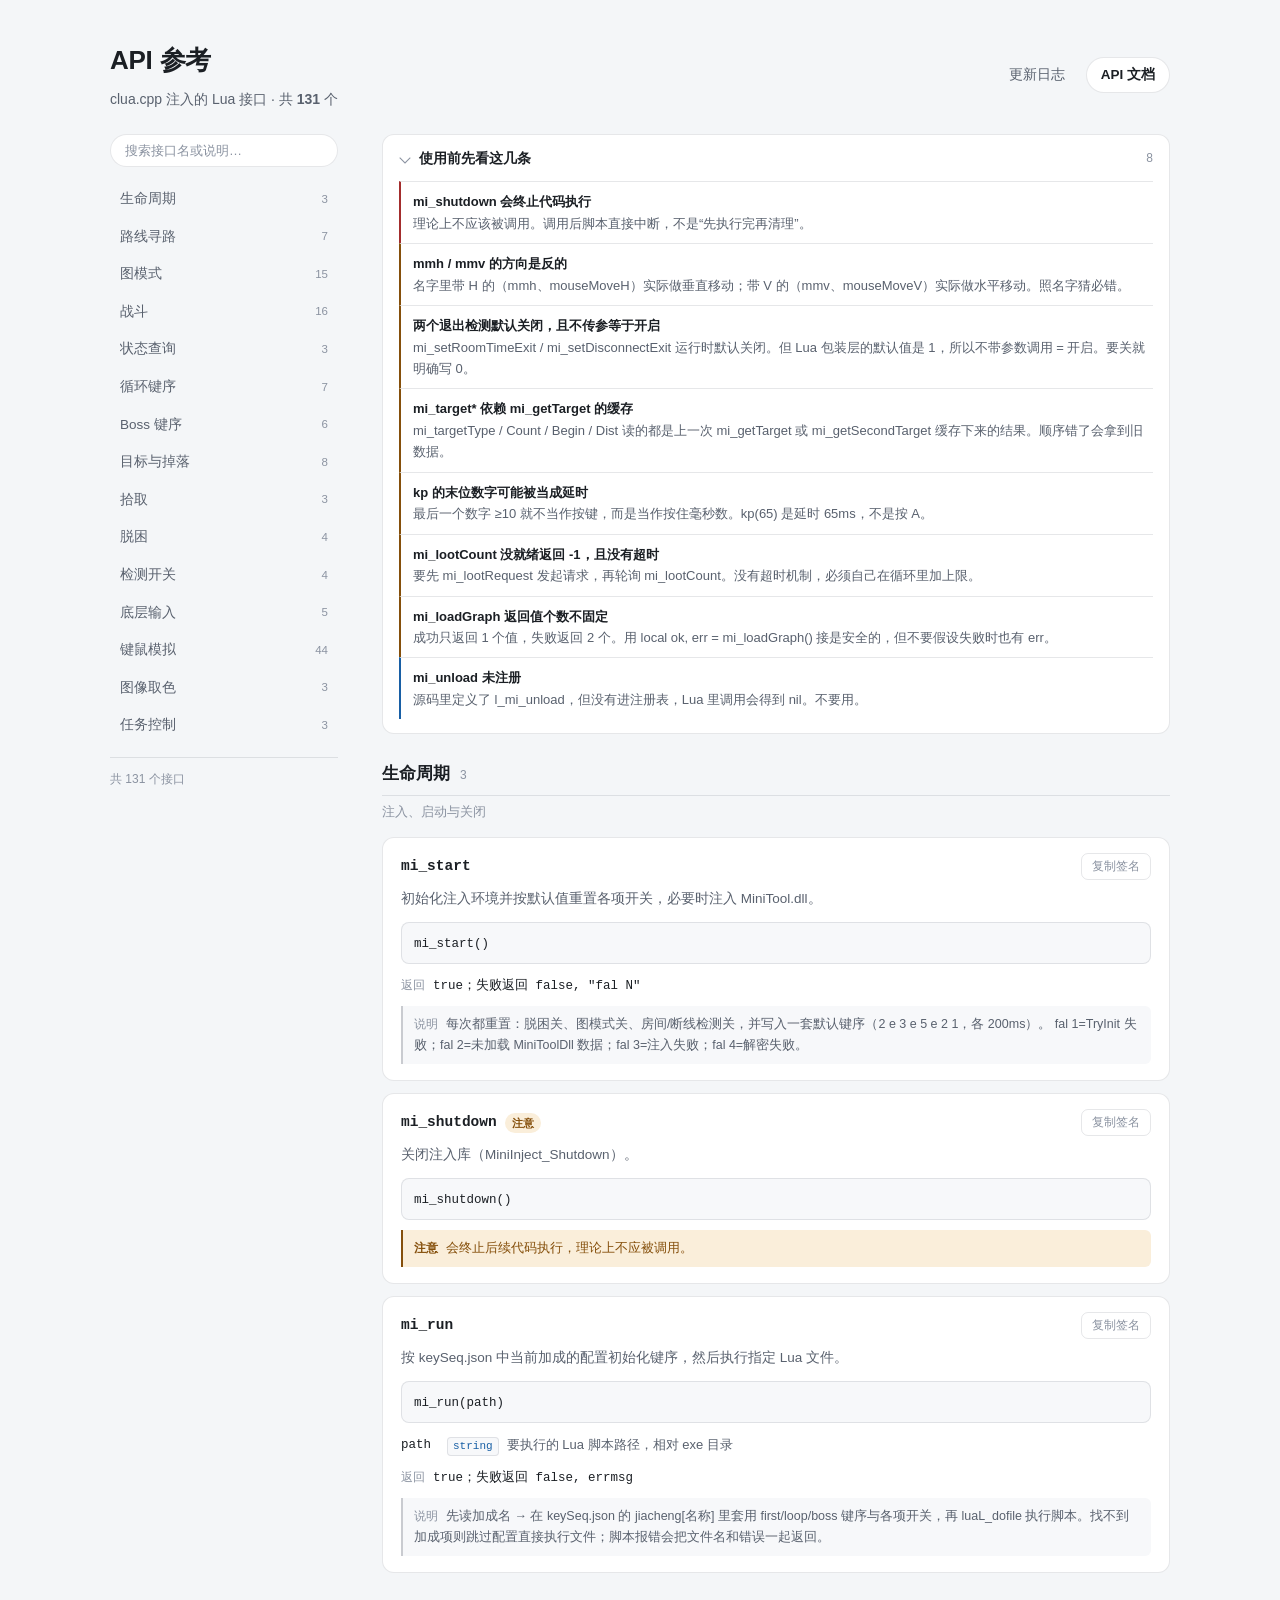
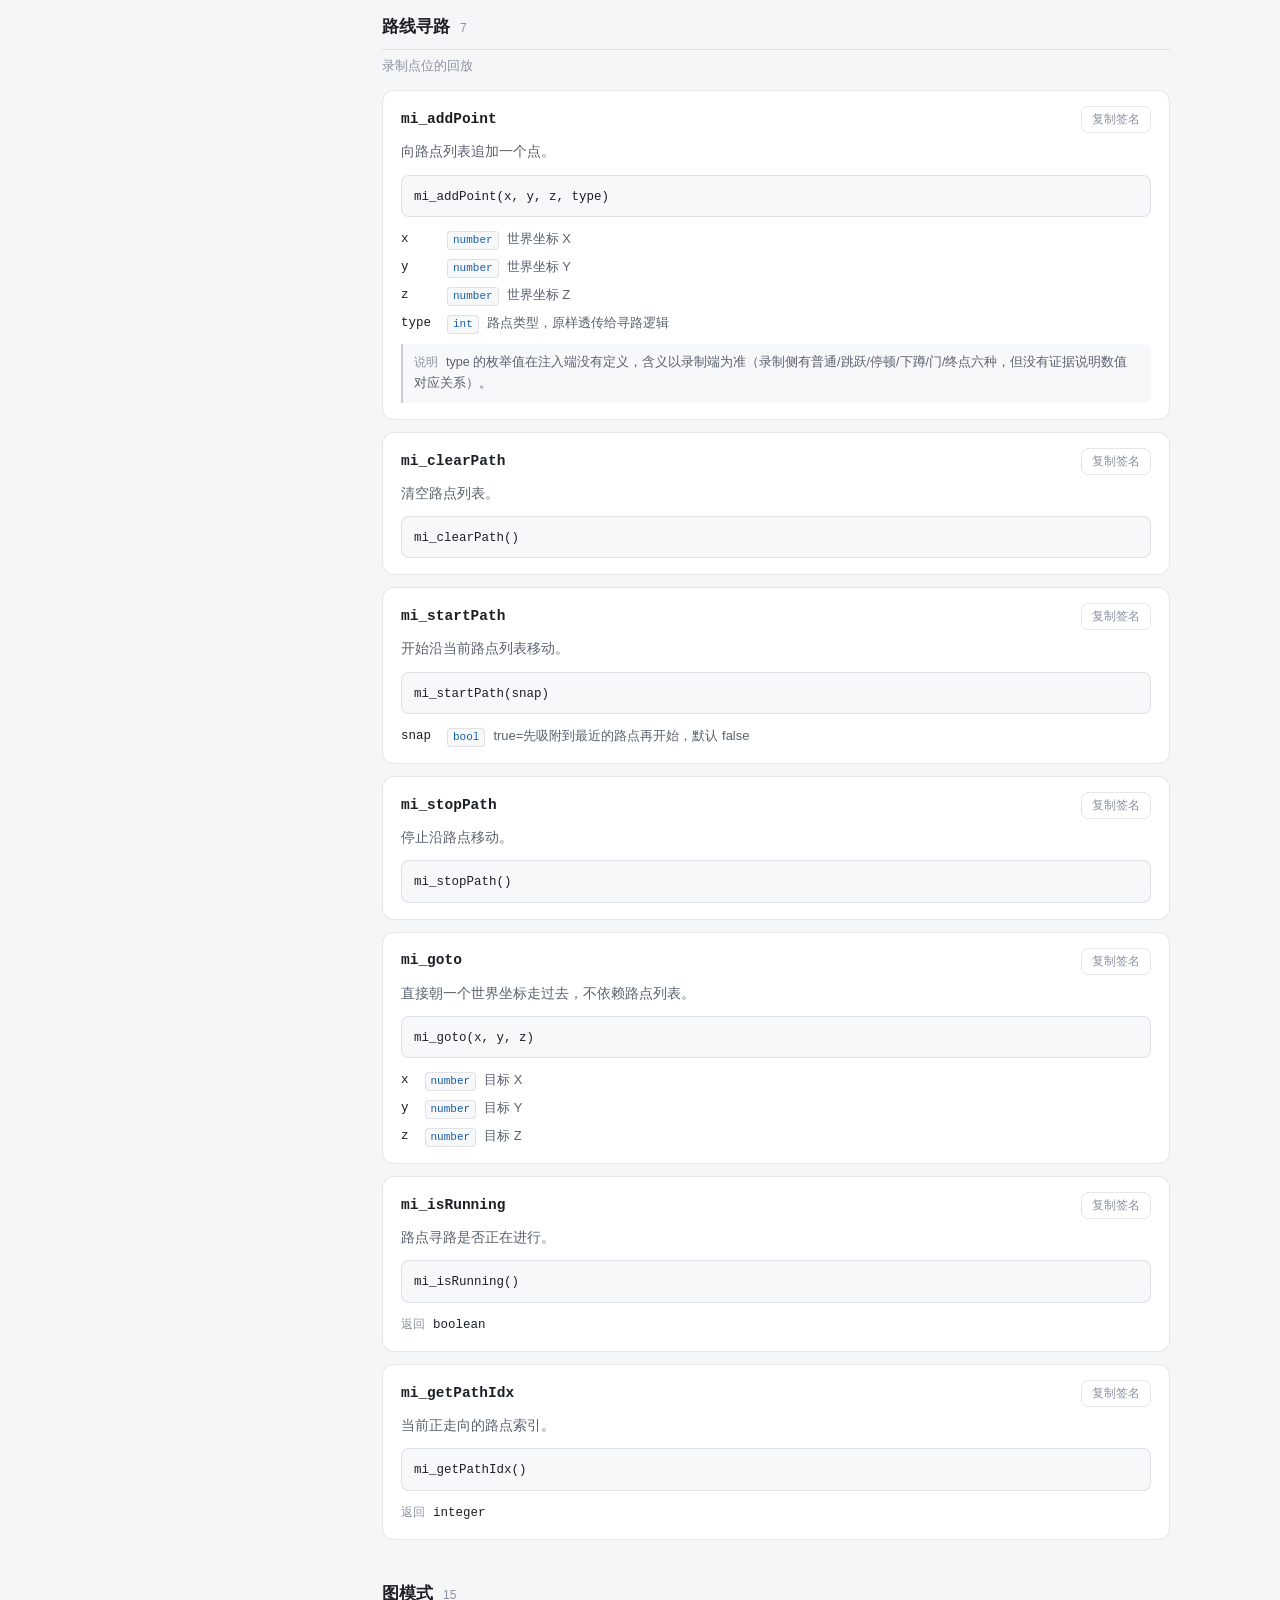
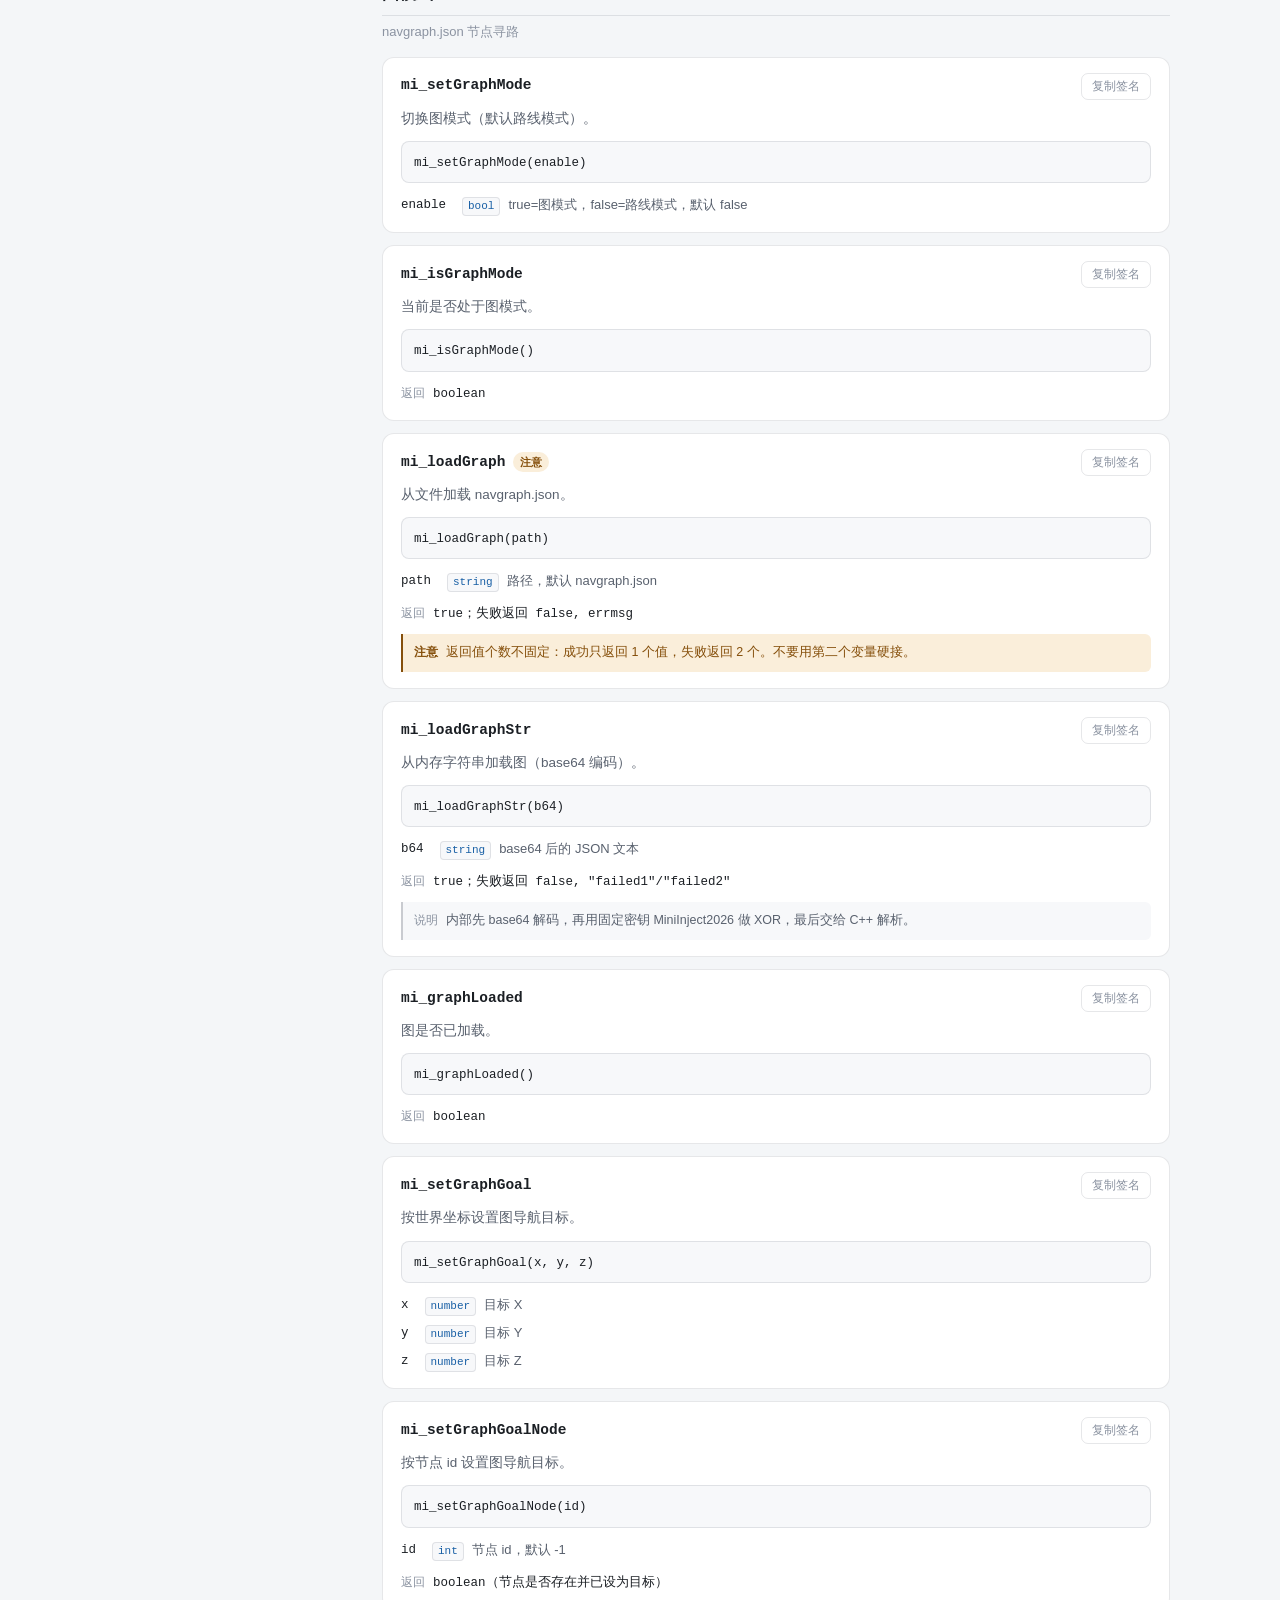
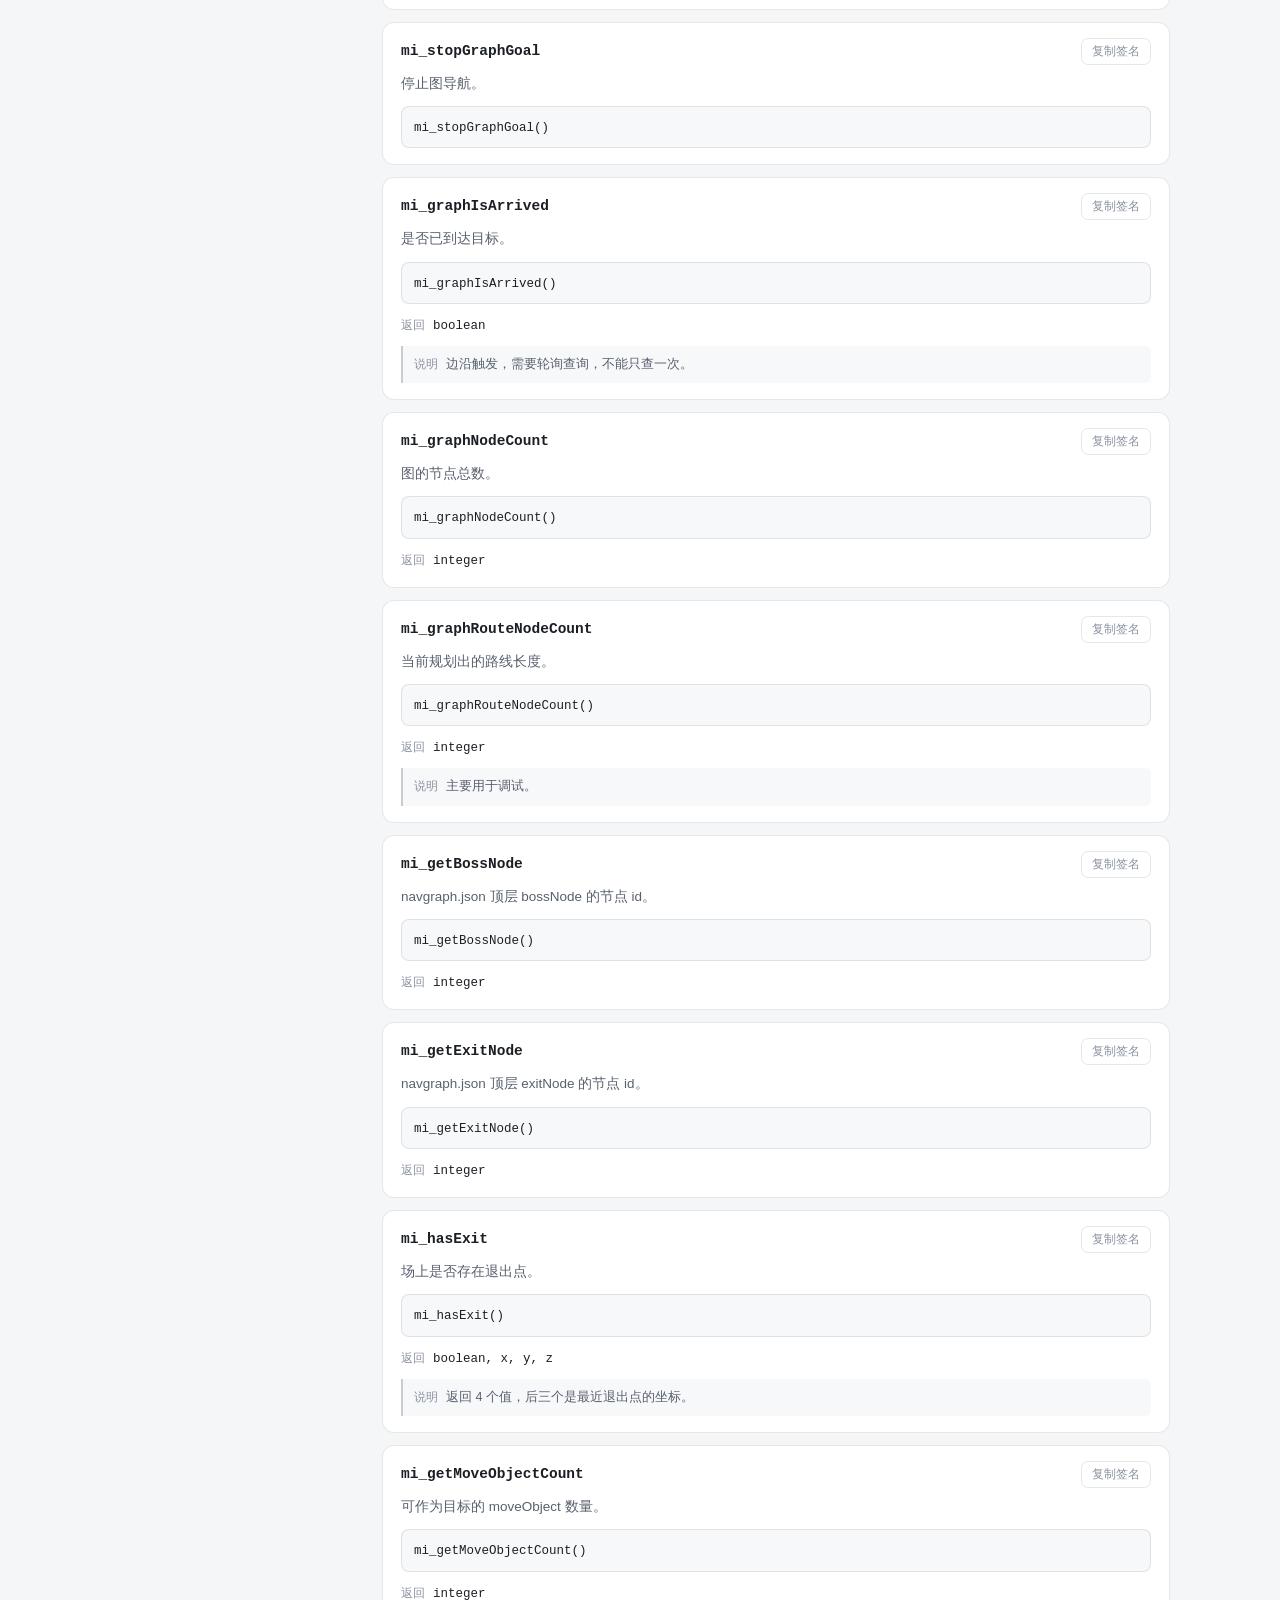
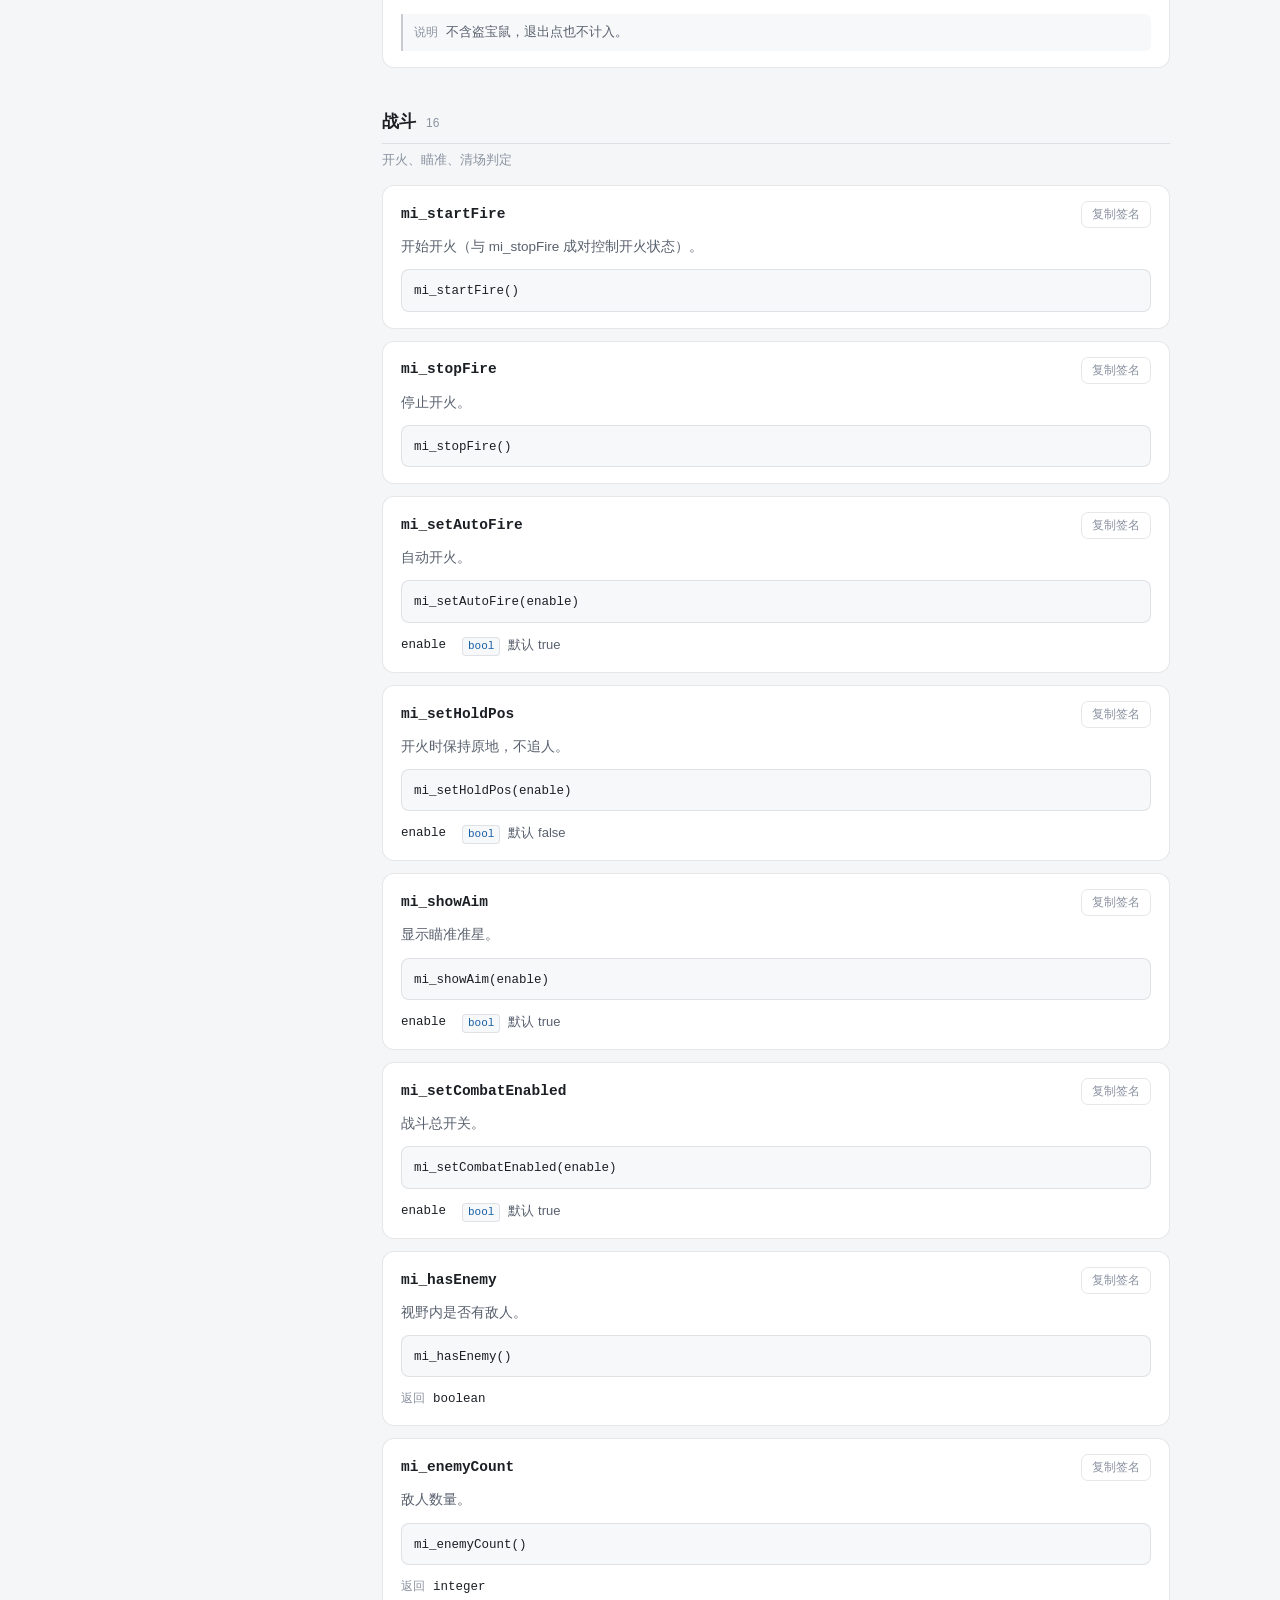
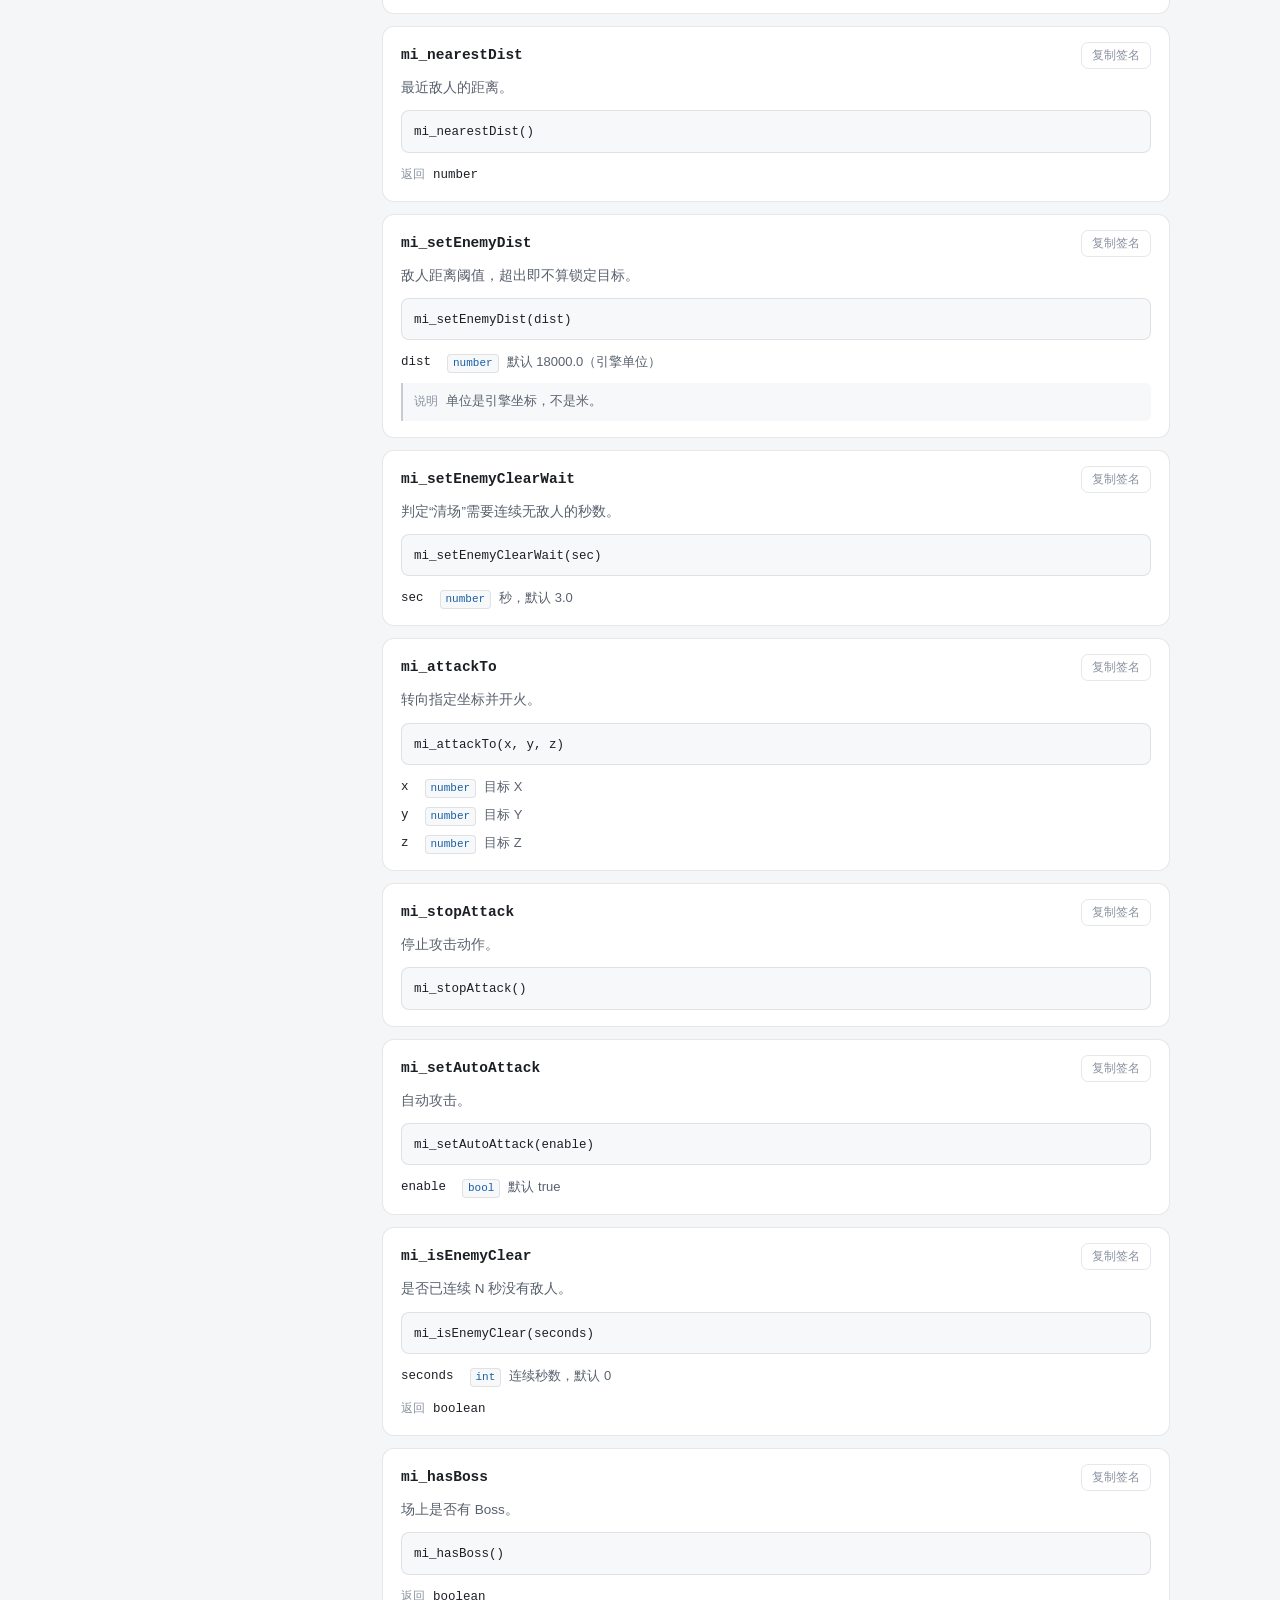
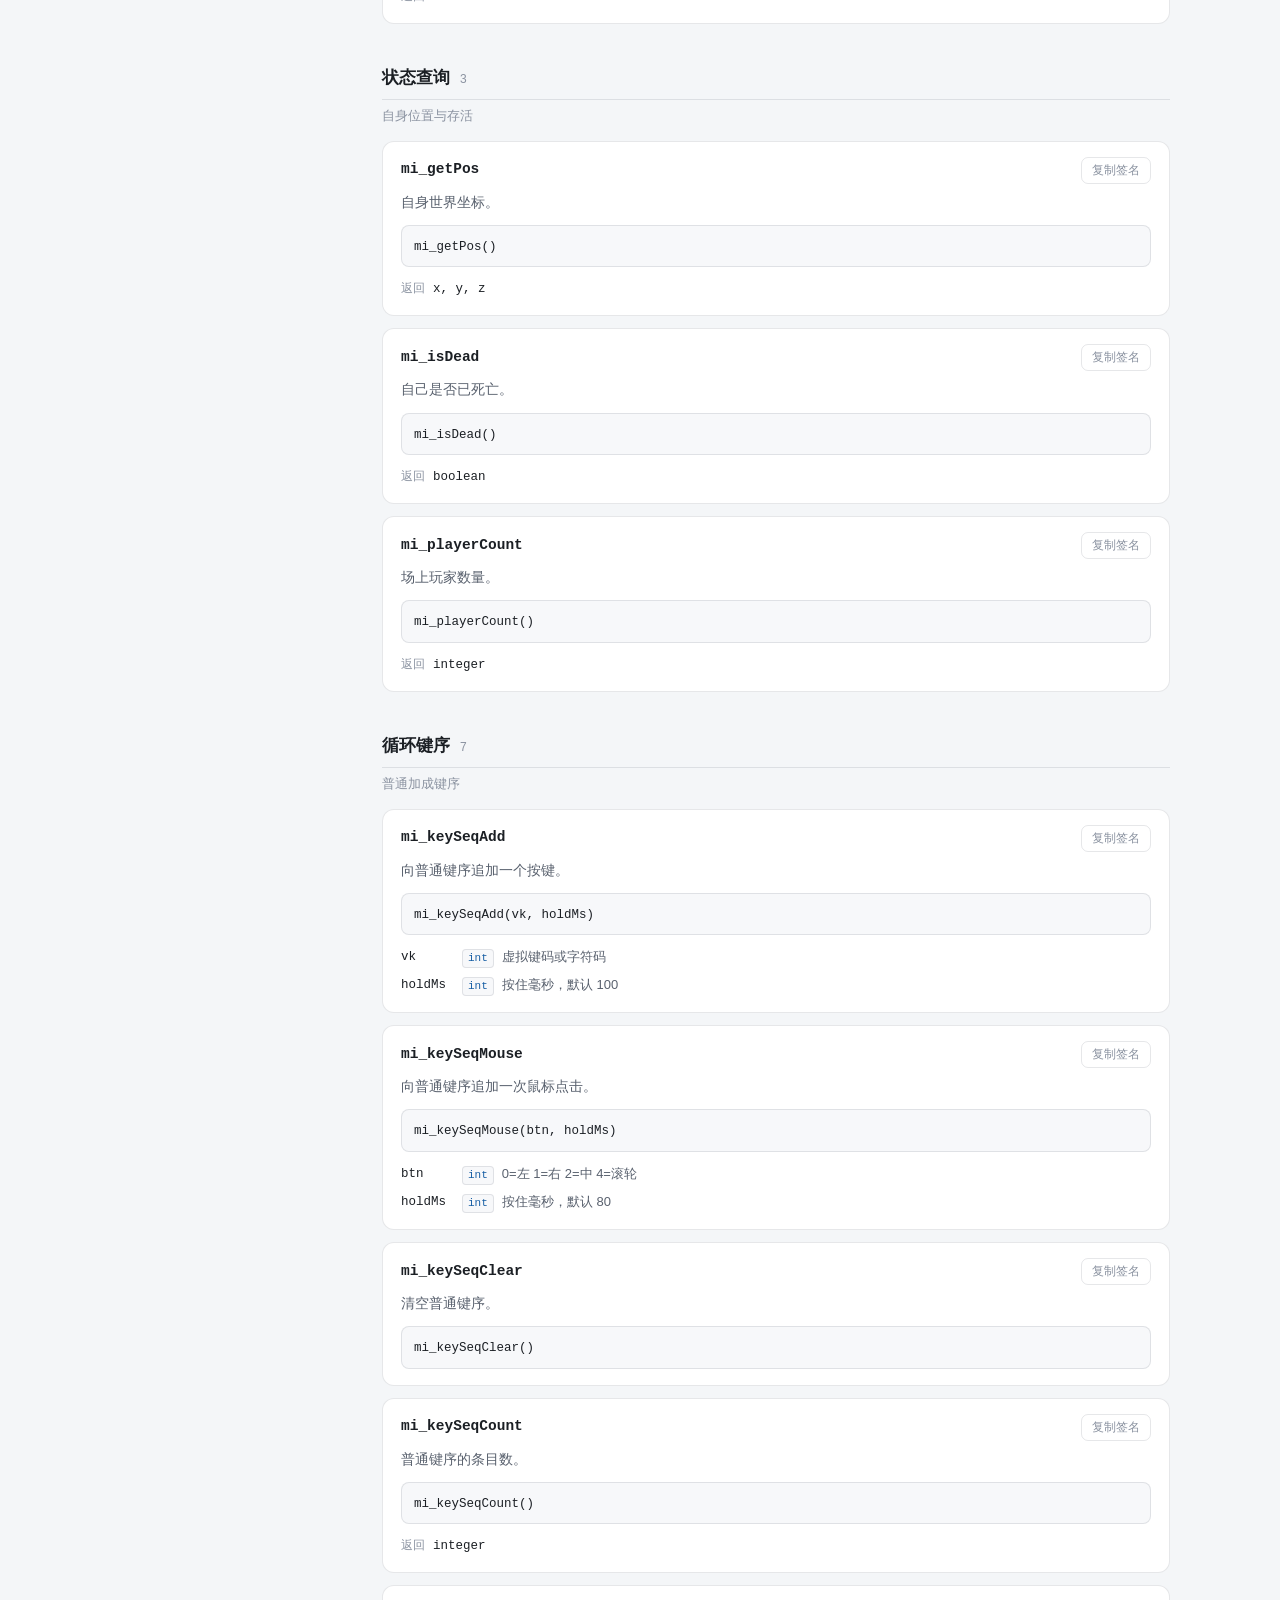
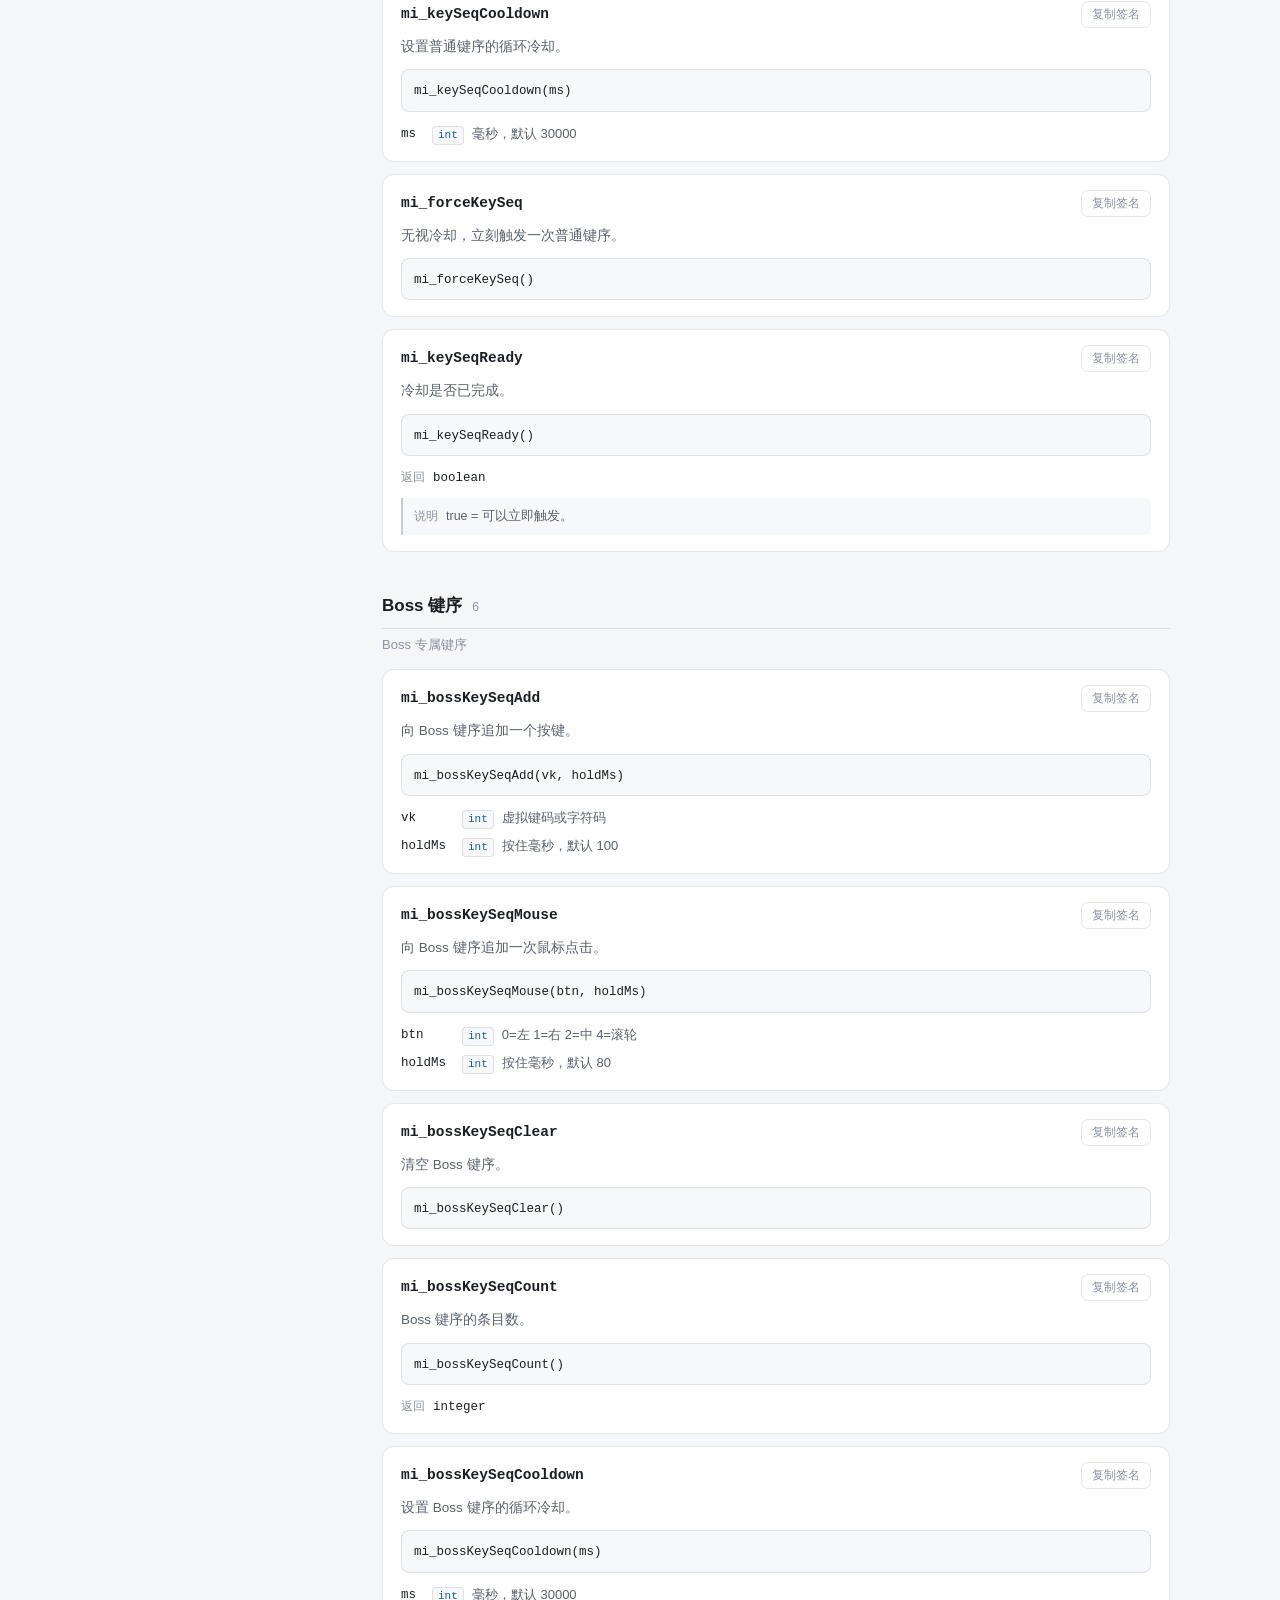
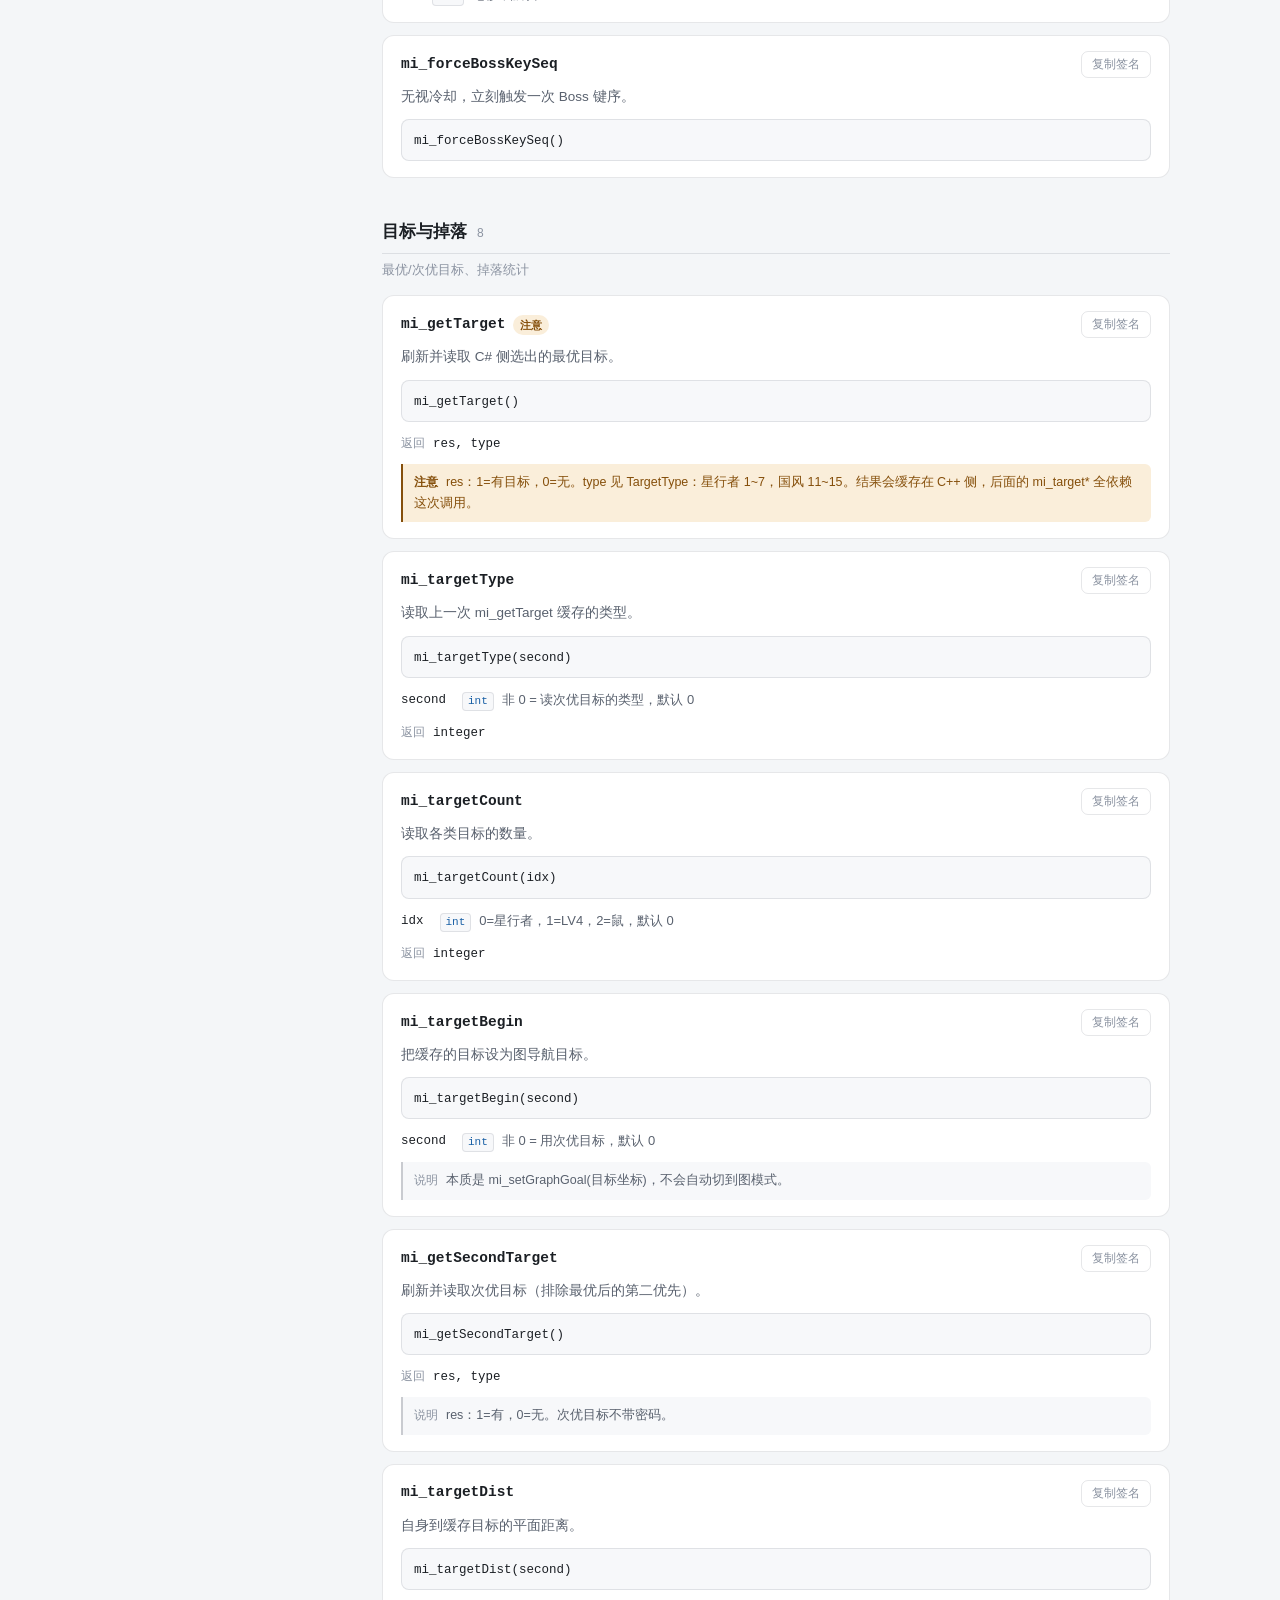
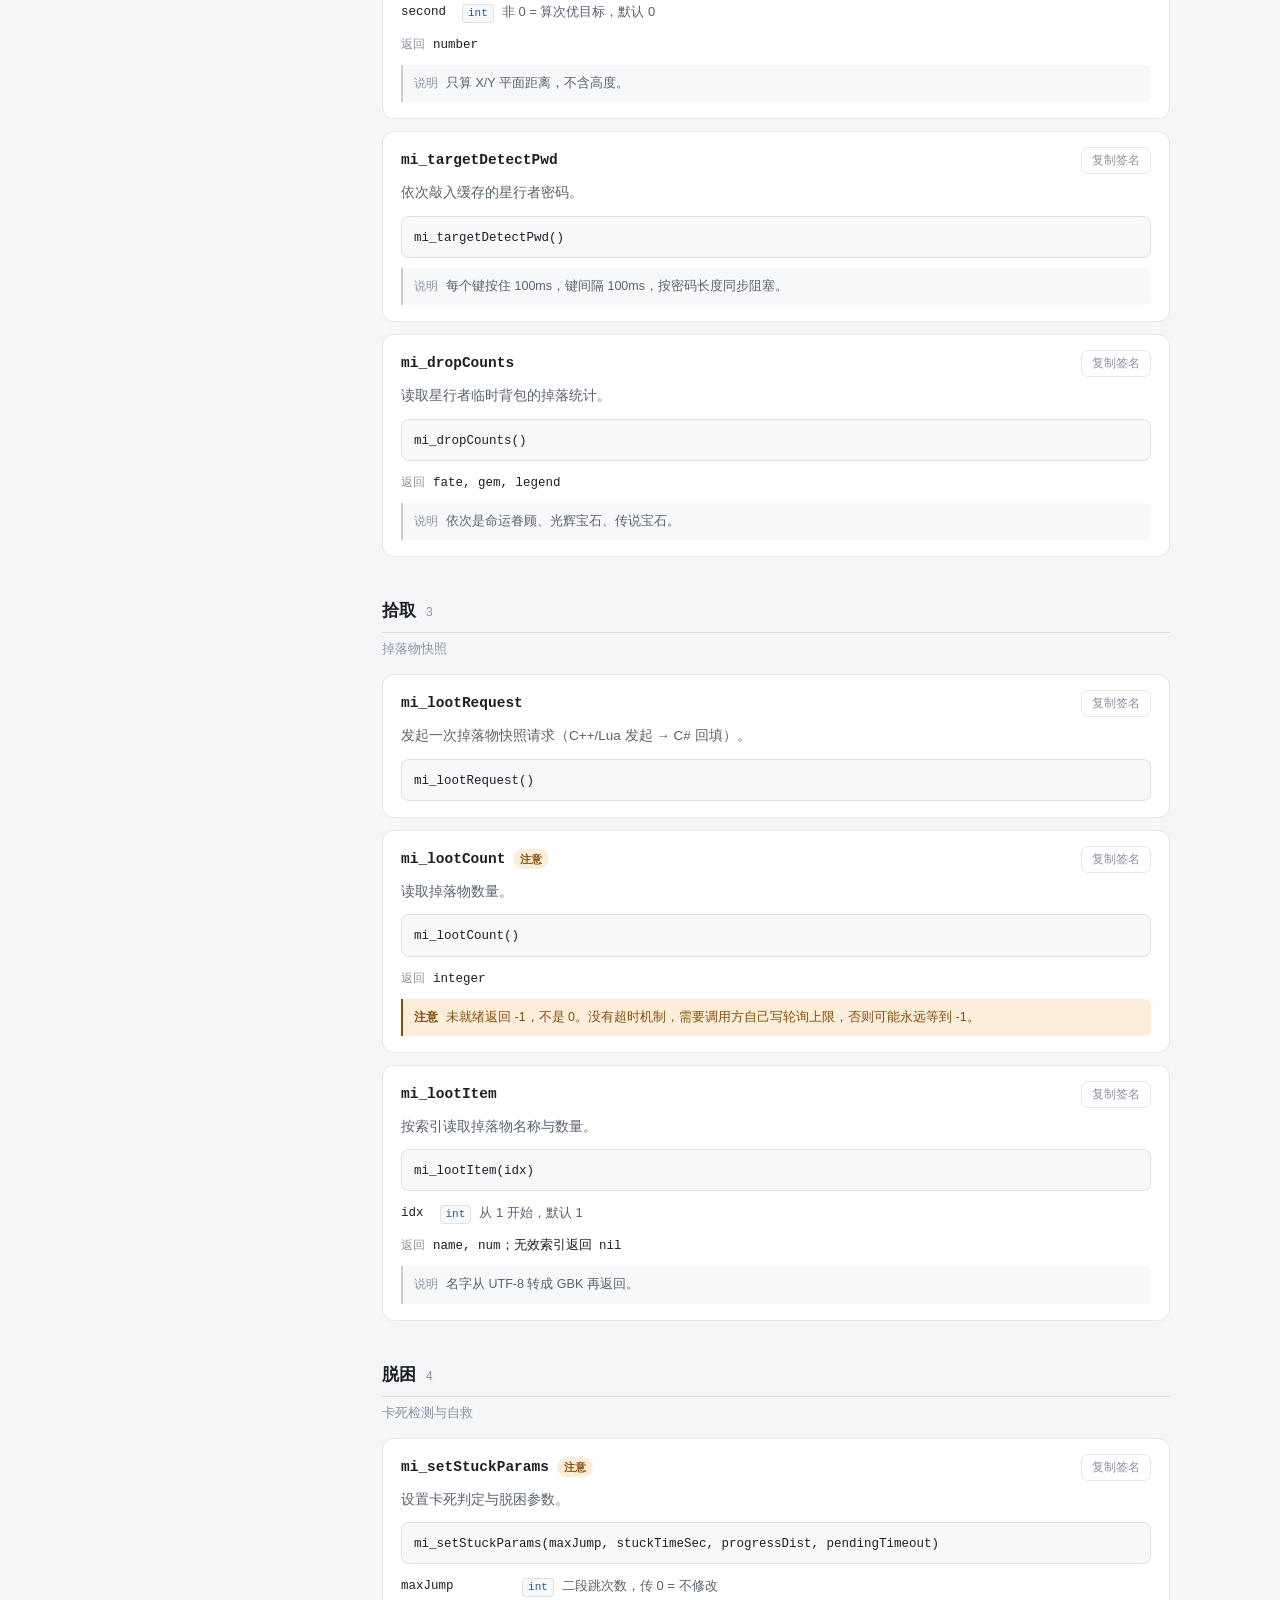
==== api.html @ 25f085ea "新增 API 参考页，收录 131 个 Lua 接口 新增 api.html + assets/api.js + data/api.json，按 15 个分类展示全部接口（mi_* 81 个 + 键鼠" ====
<!DOCTYPE html>
<html lang="zh-CN">
<head>
<meta charset="utf-8">
<meta name="viewport" content="width=device-width, initial-scale=1">
<title>API 参考 · 挂机工具</title>
<meta name="description" content="挂机工具 Lua 接口参考：clua.cpp 注册的全部 mi_* 与键鼠模拟函数。">
<link rel="icon" href="data:,">
<link rel="stylesheet" href="./assets/style.css">
</head>
<body>

<header class="site-header api-header">
  <div class="wrap">
    <div class="brand">
      <h1>API 参考</h1>
      <p class="subtitle">clua.cpp 注入的 Lua 接口 · 共 <strong id="api-total">—</strong> 个</p>
    </div>
    <nav class="site-nav" aria-label="站点导航">
      <a href="./index.html">更新日志</a>
      <a href="./api.html" class="is-active" aria-current="page">API 文档</a>
    </nav>
  </div>
</header>

<main class="wrap api-layout">

  <aside class="api-side">
    <div class="search api-search">
      <input id="api-search" type="search" placeholder="搜索接口名或说明…" autocomplete="off" aria-label="搜索接口">
    </div>
    <nav id="api-cats" class="api-cats" aria-label="接口分类"></nav>
    <p class="api-stat" id="api-stat"></p>
  </aside>

  <div class="api-main">
    <section id="api-notes" class="api-notes" aria-label="已知问题"></section>
    <div id="api-status" class="status" role="status" aria-live="polite">
      <div class="spinner" aria-hidden="true"></div>
      <p>正在加载接口数据…</p>
    </div>
    <section id="api-list" class="api-list" aria-label="接口列表"></section>
  </div>

</main>

<footer class="site-footer">
  <div class="wrap">
    <span>数据源：data/api.json · 内容由 clua.cpp 实际注册表逐条核对</span>
  </div>
</footer>

<noscript>
  <div class="wrap"><p class="status">本页需要启用 JavaScript 才能解析并展示接口数据。</p></div>
</noscript>

<script src="./assets/api.js" defer></script>
</body>
</html>
---- assets/style.css ----
/* 挂机工具更新日志 — 时间线风格 */

:root {
  --bg: #f4f6f8;
  --surface: #ffffff;
  --surface-2: #f7f8fa;
  --text: #1b1f24;
  --text-2: #59616e;
  --text-3: #8b93a1;
  --border: rgba(16, 24, 40, .10);
  --border-strong: rgba(16, 24, 40, .20);
  --accent: #185fa5;

  --c-green-bg: #eaf3de;   --c-green-fg: #3b6d11;
  --c-red-bg: #fcebeb;     --c-red-fg: #a32d2d;
  --c-blue-bg: #e6f1fb;    --c-blue-fg: #185fa5;
  --c-amber-bg: #faeeda;   --c-amber-fg: #854f0b;
  --c-gray-bg: #f1efe8;    --c-gray-fg: #5f5e5a;
  --c-purple-bg: #eeedfe;  --c-purple-fg: #534ab7;
  --c-teal-bg: #e1f5ee;    --c-teal-fg: #0f6e56;
  --c-pink-bg: #fbeaf0;    --c-pink-fg: #993556;
}

@media (prefers-color-scheme: dark) {
  :root {
    --bg: #14171a;
    --surface: #1c2024;
    --surface-2: #23282d;
    --text: #eceef1;
    --text-2: #a8b0ba;
    --text-3: #7b838e;
    --border: rgba(255, 255, 255, .10);
    --border-strong: rgba(255, 255, 255, .20);
    --accent: #85b7eb;

    --c-green-bg: rgba(151, 196, 89, .16);  --c-green-fg: #c0dd97;
    --c-red-bg: rgba(226, 75, 74, .16);     --c-red-fg: #f09595;
    --c-blue-bg: rgba(55, 138, 221, .16);   --c-blue-fg: #85b7eb;
    --c-amber-bg: rgba(239, 159, 39, .16);  --c-amber-fg: #fac775;
    --c-gray-bg: rgba(180, 178, 169, .16);  --c-gray-fg: #d3d1c7;
    --c-purple-bg: rgba(127, 119, 221, .16);--c-purple-fg: #cecbf6;
    --c-teal-bg: rgba(29, 158, 117, .16);   --c-teal-fg: #9fe1cb;
    --c-pink-bg: rgba(212, 83, 126, .16);   --c-pink-fg: #f4c0d1;
  }
}

* { box-sizing: border-box; }

html { -webkit-text-size-adjust: 100%; }

body {
  margin: 0;
  background: var(--bg);
  color: var(--text);
  font-family: -apple-system, BlinkMacSystemFont, "Segoe UI", "Microsoft YaHei",
               "PingFang SC", "Hiragino Sans GB", Roboto, Helvetica, Arial, sans-serif;
  font-size: 14px;
  line-height: 1.6;
  -webkit-font-smoothing: antialiased;
}

.wrap {
  max-width: 1100px;
  margin: 0 auto;
  padding: 0 20px;
}

/* ---------- 头部 ---------- */

.site-header {
  padding: 40px 0 24px;
}

.site-header .wrap {
  display: flex;
  flex-wrap: wrap;
  gap: 20px;
  align-items: flex-end;
  justify-content: space-between;
}

.brand h1 {
  margin: 0;
  font-size: 26px;
  font-weight: 600;
  letter-spacing: -.01em;
}

.subtitle {
  margin: 6px 0 0;
  color: var(--text-2);
  font-size: 14px;
}

.meta {
  display: flex;
  gap: 10px;
}

.latest,
.stat {
  background: var(--surface);
  border: 1px solid var(--border);
  border-radius: 12px;
  padding: 8px 14px;
  min-width: 96px;
}

.meta-label {
  display: block;
  font-size: 12px;
  color: var(--text-3);
}

.latest strong { font-size: 16px; font-weight: 600; color: var(--accent); font-family: ui-monospace, Consolas, monospace; }
.stat strong { font-size: 16px; font-weight: 600; }

/* ---------- 下载区 ---------- */

.download {
  margin-bottom: 20px;
}

.download-inner {
  display: flex;
  flex-wrap: wrap;
  gap: 16px 20px;
  align-items: center;
  justify-content: space-between;
  background: var(--surface);
  border: 1px solid var(--border);
  border-radius: 14px;
  padding: 16px 20px;
}

.download-text h2 {
  margin: 0;
  font-size: 15px;
  font-weight: 600;
}

.download-text p {
  margin: 4px 0 0;
  font-size: 12.5px;
  color: var(--text-3);
}

.download-actions {
  display: flex;
  flex-wrap: wrap;
  align-items: center;
  gap: 10px;
}

.btn {
  display: inline-flex;
  align-items: center;
  gap: 7px;
  height: 38px;
  padding: 0 16px;
  border: 1px solid transparent;
  border-radius: 9px;
  font-size: 13.5px;
  font-weight: 500;
  white-space: nowrap;
  text-decoration: none;
  cursor: pointer;
  transition: background .15s, border-color .15s, color .15s;
}

.btn svg { width: 15px; height: 15px; flex: none; }

.btn-primary {
  background: var(--accent);
  color: #fff;
}

.btn-primary:hover { background: #0c447c; }

.btn-ghost {
  background: var(--surface-2);
  border-color: var(--border-strong);
  color: var(--text);
}

.btn-ghost:hover {
  border-color: var(--accent);
  color: var(--accent);
}

.btn.is-disabled {
  opacity: .45;
  cursor: not-allowed;
}

.code-chip {
  display: inline-flex;
  align-items: center;
  height: 38px;
  padding: 0 13px;
  border: 1px dashed var(--border-strong);
  border-radius: 9px;
  background: none;
  color: var(--text-2);
  font-family: ui-monospace, Consolas, monospace;
  font-size: 12.5px;
  cursor: pointer;
  transition: border-color .15s, color .15s;
}

.code-chip:hover {
  border-color: var(--accent);
  color: var(--accent);
}

.code-chip.is-done {
  border-color: var(--c-green-fg);
  color: var(--c-green-fg);
}

@media (prefers-color-scheme: dark) {
  .btn-primary { color: #10141a; }
  .btn-primary:hover { background: #b5d4f4; }
}

/* ---------- 工具条 ---------- */

.toolbar {
  position: sticky;
  top: 0;
  z-index: 5;
  background: color-mix(in srgb, var(--bg) 88%, transparent);
  backdrop-filter: blur(10px);
  border-bottom: 1px solid var(--border);
  padding: 12px 0;
  margin-bottom: 24px;
}

.toolbar-inner {
  display: flex;
  flex-wrap: wrap;
  gap: 12px;
  align-items: center;
  justify-content: space-between;
}

.filters {
  display: flex;
  flex-wrap: wrap;
  gap: 8px;
}

.chip {
  border: 1px solid var(--border);
  background: var(--surface);
  color: var(--text-2);
  border-radius: 999px;
  padding: 5px 13px;
  font-size: 13px;
  font-family: inherit;
  cursor: pointer;
  transition: background .15s, color .15s, border-color .15s;
}

.chip:hover { border-color: var(--border-strong); color: var(--text); }

.chip[aria-pressed="true"] {
  background: var(--accent);
  border-color: var(--accent);
  color: #fff;
}

@media (prefers-color-scheme: dark) {
  .chip[aria-pressed="true"] { color: #10141a; }
}

.search input {
  width: 260px;
  max-width: 100%;
  padding: 8px 14px;
  border: 1px solid var(--border);
  border-radius: 999px;
  background: var(--surface);
  color: var(--text);
  font-size: 13px;
  font-family: inherit;
  outline: none;
  transition: border-color .15s;
}

.search input::placeholder { color: var(--text-3); }
.search input:focus { border-color: var(--accent); }

/* ---------- 状态区 ---------- */

.status {
  display: flex;
  flex-direction: column;
  align-items: center;
  gap: 12px;
  padding: 60px 20px;
  color: var(--text-2);
  text-align: center;
}

.status[hidden] { display: none; }

.status.is-error { color: var(--c-red-fg); }
.status.is-error code {
  font-family: ui-monospace, Consolas, monospace;
  background: var(--surface-2);
  border: 1px solid var(--border);
  border-radius: 6px;
  padding: 2px 6px;
  color: var(--text);
}
.status p { margin: 0; }
.status .hint { font-size: 13px; color: var(--text-3); }

.spinner {
  width: 22px;
  height: 22px;
  border: 2px solid var(--border-strong);
  border-top-color: var(--accent);
  border-radius: 50%;
  animation: spin .8s linear infinite;
}

@keyframes spin { to { transform: rotate(360deg); } }

@media (prefers-reduced-motion: reduce) {
  .spinner { animation: none; }
}

/* ---------- 时间线 ---------- */

.timeline {
  position: relative;
  max-width: 780px;
  margin-bottom: 50px;
}

.timeline::before {
  content: "";
  position: absolute;
  left: 5px;
  top: 8px;
  bottom: 0;
  width: 2px;
  border-radius: 2px;
  background: var(--border-strong);
}

.entry {
  position: relative;
  padding-left: 34px;
  padding-bottom: 32px;
}

.entry:last-child { padding-bottom: 0; }

.entry::before {
  content: "";
  position: absolute;
  left: 0;
  top: 6px;
  width: 12px;
  height: 12px;
  border-radius: 50%;
  background: var(--bg);
  border: 2px solid var(--border-strong);
  transition: border-color .18s, background .18s, box-shadow .18s;
}

.entry:hover::before { border-color: var(--accent); }

.entry.is-latest::before {
  border-color: var(--accent);
  background: var(--accent);
}

.entry.is-target::before {
  border-color: var(--accent);
  background: var(--accent);
  box-shadow: 0 0 0 5px color-mix(in srgb, var(--accent) 22%, transparent);
}

.entry.is-target h2 { color: var(--accent); }

.entry-head {
  display: flex;
  flex-wrap: wrap;
  align-items: center;
  gap: 8px;
  margin-bottom: 8px;
}

.version {
  font-family: ui-monospace, Consolas, monospace;
  font-size: 13px;
  font-weight: 600;
  color: var(--accent);
  background: var(--c-blue-bg);
  border-radius: 7px;
  padding: 2px 8px;
}

.tag-latest {
  font-size: 11px;
  font-weight: 600;
  color: var(--c-green-fg);
  background: var(--c-green-bg);
  border-radius: 999px;
  padding: 2px 9px;
}

.date {
  font-size: 12px;
  color: var(--text-3);
  margin-left: auto;
  white-space: nowrap;
}

.entry h2 {
  margin: 0 0 6px;
  font-size: 18px;
  font-weight: 600;
  line-height: 1.45;
  transition: color .18s;
}

.summary {
  margin: 0 0 14px;
  color: var(--text-2);
  font-size: 13.5px;
}

.tags {
  display: flex;
  flex-wrap: wrap;
  gap: 6px;
  margin-bottom: 14px;
}

.tag {
  font-size: 12px;
  color: var(--text-2);
  background: var(--surface-2);
  border: 1px solid var(--border);
  border-radius: 999px;
  padding: 1px 9px;
}

/* ---------- 改动条目 ---------- */

.changes {
  list-style: none;
  margin: 0;
  padding: 0;
  display: flex;
  flex-direction: column;
  gap: 9px;
}

.change {
  display: grid;
  grid-template-columns: auto 1fr;
  gap: 9px;
  align-items: start;
  font-size: 13.5px;
  line-height: 1.55;
}

.change.no-type { grid-template-columns: 1fr; }

.change.no-type .change-text::before {
  content: "";
  display: inline-block;
  width: 4px;
  height: 4px;
  margin-right: 8px;
  vertical-align: 3px;
  border-radius: 50%;
  background: var(--text-3);
}

.badge {
  font-size: 12px;
  line-height: 1.6;
  border-radius: 6px;
  padding: 0 7px;
  white-space: nowrap;
  font-weight: 500;
}

.badge[data-c="green"]  { background: var(--c-green-bg);  color: var(--c-green-fg); }
.badge[data-c="red"]    { background: var(--c-red-bg);    color: var(--c-red-fg); }
.badge[data-c="blue"]   { background: var(--c-blue-bg);   color: var(--c-blue-fg); }
.badge[data-c="amber"]  { background: var(--c-amber-bg);  color: var(--c-amber-fg); }
.badge[data-c="gray"]   { background: var(--c-gray-bg);   color: var(--c-gray-fg); }
.badge[data-c="purple"] { background: var(--c-purple-bg); color: var(--c-purple-fg); }
.badge[data-c="teal"]   { background: var(--c-teal-bg);   color: var(--c-teal-fg); }
.badge[data-c="pink"]   { background: var(--c-pink-bg);   color: var(--c-pink-fg); }

.change-text code {
  font-family: ui-monospace, Consolas, monospace;
  font-size: 12.5px;
  background: var(--surface-2);
  border: 1px solid var(--border);
  border-radius: 5px;
  padding: 0 4px;
}

/* ---------- 条目底部 ---------- */

.entry-foot {
  display: flex;
  flex-wrap: wrap;
  align-items: center;
  gap: 14px;
  margin-top: 14px;
}

.entry-foot a,
.copy-btn {
  font-size: 12.5px;
  color: var(--text-2);
  background: none;
  border: none;
  padding: 0;
  font-family: inherit;
  cursor: pointer;
  text-decoration: none;
}

.entry-foot a:hover,
.copy-btn:hover { color: var(--accent); text-decoration: underline; }

.copy-btn { margin-left: auto; }
.copy-btn.is-done { color: var(--c-green-fg); }

/* ---------- 页脚 ---------- */

.site-footer {
  padding: 24px 0 40px;
  border-top: 1px solid var(--border);
  color: var(--text-3);
  font-size: 12.5px;
}

@media (max-width: 640px) {
  .site-header { padding: 28px 0 16px; }
  .brand h1 { font-size: 21px; }
  .download-inner { flex-direction: column; align-items: stretch; padding: 16px; }
  .download-actions { width: 100%; }
  .download-actions .btn,
  .download-actions .code-chip { flex: 1 1 130px; justify-content: center; }
  .entry { padding-left: 26px; padding-bottom: 26px; }
  .entry h2 { font-size: 16.5px; }
  .search input { width: 100%; }
  .toolbar-inner { flex-direction: column; align-items: stretch; }
  .date { margin-left: 0; }
}

/* ---------- 站点导航 ---------- */

.site-nav {
  display: flex;
  flex-wrap: wrap;
  gap: 6px;
}

.site-nav a {
  padding: 6px 14px;
  border: 1px solid transparent;
  border-radius: 999px;
  color: var(--text-2);
  font-size: 13.5px;
  text-decoration: none;
  transition: color .15s, background .15s, border-color .15s;
}

.site-nav a:hover {
  color: var(--text);
  background: var(--surface);
}

.site-nav a.is-active {
  color: var(--text);
  background: var(--surface);
  border-color: var(--border);
  font-weight: 600;
}

/* ---------- API 文档：布局 ---------- */

.api-header .wrap { align-items: center; }

.api-layout {
  display: grid;
  grid-template-columns: 232px minmax(0, 1fr);
  gap: 40px;
  align-items: start;
  padding-bottom: 60px;
}

.api-side {
  position: sticky;
  top: 20px;
  max-height: calc(100vh - 40px);
  overflow-y: auto;
  padding-right: 4px;
}

.api-search { margin-bottom: 14px; }
.api-search input { width: 100%; }

.api-cats {
  display: flex;
  flex-direction: column;
  gap: 2px;
}

.api-cat {
  display: flex;
  align-items: center;
  justify-content: space-between;
  gap: 8px;
  padding: 7px 10px;
  border-radius: 8px;
  color: var(--text-2);
  font-size: 13.5px;
  text-decoration: none;
  transition: background .12s, color .12s;
}

.api-cat:hover { background: var(--surface); color: var(--text); }

.api-cat.is-active {
  background: var(--surface);
  color: var(--text);
  font-weight: 600;
}

.api-cat-num {
  color: var(--text-3);
  font-size: 11.5px;
  font-variant-numeric: tabular-nums;
}

.api-cat.is-active .api-cat-num { color: var(--accent); }

.api-stat {
  margin: 14px 0 0;
  padding-top: 12px;
  border-top: 1px solid var(--border);
  color: var(--text-3);
  font-size: 12px;
}

.api-main { min-width: 0; }

/* ---------- API 文档：全局提示 ---------- */

.api-notes { margin-bottom: 26px; }

.note-box {
  border: 1px solid var(--border);
  border-radius: 12px;
  background: var(--surface);
  overflow: hidden;
}

.note-summary {
  display: flex;
  align-items: center;
  gap: 10px;
  padding: 12px 16px;
  cursor: pointer;
  list-style: none;
  font-size: 14px;
  font-weight: 600;
  user-select: none;
}

.note-summary::-webkit-details-marker { display: none; }
.note-summary::before {
  content: "";
  width: 7px;
  height: 7px;
  border-right: 1.5px solid var(--text-3);
  border-bottom: 1.5px solid var(--text-3);
  transform: rotate(-45deg);
  transition: transform .18s;
  margin-left: 2px;
}

.note-box[open] .note-summary::before { transform: rotate(45deg); }

.note-count {
  margin-left: auto;
  color: var(--text-3);
  font-size: 12px;
  font-weight: 400;
}

.note-list {
  margin: 0;
  padding: 0 16px 14px;
  list-style: none;
}

.note-item {
  padding: 9px 0 9px 12px;
  border-top: 1px solid var(--border);
  border-left: 2px solid var(--border-strong);
  font-size: 13px;
  line-height: 1.65;
}

.note-item-title { display: block; color: var(--text); font-weight: 600; }

.note-item-text { color: var(--text-2); }

.note-danger { border-left-color: var(--c-red-fg); }
.note-warn   { border-left-color: var(--c-amber-fg); }
.note-info   { border-left-color: var(--accent); }

/* ---------- API 文档：分组 ---------- */

.api-group { margin-bottom: 40px; scroll-margin-top: 16px; }

.api-group-head {
  display: flex;
  align-items: baseline;
  gap: 10px;
  padding-bottom: 8px;
  border-bottom: 1px solid var(--border);
  margin-bottom: 6px;
}

.api-group-head h2 {
  margin: 0;
  font-size: 17px;
  font-weight: 600;
}

.api-group-num {
  color: var(--text-3);
  font-size: 12px;
  font-variant-numeric: tabular-nums;
}

.api-group-desc {
  margin: 0 0 14px;
  color: var(--text-3);
  font-size: 13px;
}

/* ---------- API 文档：接口卡片 ---------- */

.api-fn {
  padding: 15px 18px 16px;
  margin-bottom: 12px;
  border: 1px solid var(--border);
  border-radius: 12px;
  background: var(--surface);
  scroll-margin-top: 16px;
  transition: border-color .18s, box-shadow .18s;
}

.api-fn:hover { border-color: var(--border-strong); }

.api-fn.is-target {
  border-color: var(--accent);
  box-shadow: 0 0 0 3px var(--c-blue-bg);
}

.api-fn[hidden] { display: none; }

.api-fn-head {
  display: flex;
  align-items: center;
  gap: 10px;
}

.api-fn-title {
  display: flex;
  align-items: center;
  gap: 8px;
  min-width: 0;
}

.api-name {
  font-family: ui-monospace, Consolas, "Courier New", monospace;
  font-size: 14.5px;
  font-weight: 600;
  color: var(--text);
  word-break: break-all;
}

.api-badge {
  flex: none;
  padding: 1px 7px;
  border-radius: 999px;
  background: var(--c-amber-bg);
  color: var(--c-amber-fg);
  font-size: 11px;
  font-weight: 600;
  line-height: 18px;
}

.api-copy {
  margin-left: auto;
  flex: none;
  padding: 4px 10px;
  border: 1px solid var(--border);
  border-radius: 7px;
  background: transparent;
  color: var(--text-3);
  font-size: 12px;
  font-family: inherit;
  cursor: pointer;
  transition: color .15s, border-color .15s;
}

.api-copy:hover { color: var(--text); border-color: var(--border-strong); }
.api-copy.is-done { color: var(--c-green-fg); border-color: var(--c-green-fg); }

.api-brief {
  margin: 8px 0 0;
  color: var(--text-2);
  font-size: 13.5px;
  line-height: 1.65;
}

.api-sig {
  margin: 11px 0 0;
  padding: 9px 12px;
  border: 1px solid var(--border);
  border-radius: 8px;
  background: var(--surface-2);
  overflow-x: auto;
}

.api-sig code {
  font-family: ui-monospace, Consolas, "Courier New", monospace;
  font-size: 12.5px;
  color: var(--text);
  white-space: pre;
}

/* 参数表 */

.api-params {
  display: grid;
  grid-template-columns: max-content minmax(0, 1fr);
  gap: 7px 16px;
  margin: 12px 0 0;
}

.api-params dt {
  font-family: ui-monospace, Consolas, monospace;
  font-size: 12.5px;
  color: var(--text);
}

.api-params dd {
  display: flex;
  flex-wrap: wrap;
  align-items: baseline;
  gap: 8px;
  margin: 0;
  font-size: 13px;
  color: var(--text-2);
  line-height: 1.6;
}

.api-type {
  flex: none;
  padding: 0 5px;
  border: 1px solid var(--border);
  border-radius: 4px;
  background: var(--surface-2);
  color: var(--accent);
  font-family: ui-monospace, Consolas, monospace;
  font-size: 11px;
  line-height: 17px;
}

/* 返回与说明 */

.api-ret {
  display: flex;
  flex-wrap: wrap;
  align-items: baseline;
  gap: 8px;
  margin: 12px 0 0;
  font-size: 13px;
  color: var(--text-2);
}

.api-ret code {
  font-family: ui-monospace, Consolas, monospace;
  font-size: 12.5px;
  color: var(--text);
}

.api-label {
  flex: none;
  color: var(--text-3);
  font-size: 12px;
}

.api-note {
  margin: 10px 0 0;
  padding: 8px 11px;
  border-left: 2px solid var(--border-strong);
  background: var(--surface-2);
  border-radius: 0 6px 6px 0;
  font-size: 12.5px;
  line-height: 1.7;
  color: var(--text-2);
}

.api-note .api-label { margin-right: 8px; }

.api-note.is-warn {
  border-left-color: var(--c-amber-fg);
  background: var(--c-amber-bg);
  color: var(--c-amber-fg);
}

.api-note.is-warn .api-label { color: inherit; font-weight: 600; }

/* ---------- API 文档：移动端 ---------- */

@media (max-width: 860px) {
  .api-layout {
    grid-template-columns: minmax(0, 1fr);
    gap: 22px;
  }

  .api-side {
    position: static;
    max-height: none;
    overflow: visible;
    padding-right: 0;
  }

  .api-cats {
    flex-direction: row;
    overflow-x: auto;
    gap: 6px;
    padding-bottom: 6px;
    scrollbar-width: none;
  }

  .api-cats::-webkit-scrollbar { display: none; }

  .api-cat {
    flex: none;
    gap: 6px;
    padding: 6px 12px;
    border: 1px solid var(--border);
    border-radius: 999px;
    white-space: nowrap;
  }

  .api-stat { margin-top: 10px; padding-top: 10px; }
}

.brand-nav { margin-top: 12px; }

@media (max-width: 860px) {
  .brand-nav { margin-top: 10px; }
}

.api-list { min-width: 0; }

.api-cat-label {
  overflow: hidden;
  text-overflow: ellipsis;
  white-space: nowrap;
}

.api-pdesc { flex: 1 1 200px; min-width: 0; }

/* ---------- API 文档：溢出防护 ---------- */

.api-side,
.api-cats,
.api-cat,
.api-main {
  min-width: 0;
}

.api-cats { max-width: 100%; }

.api-params dd,
.api-note,
.api-brief,
.note-item-text {
  overflow-wrap: anywhere;
}

@media (max-width: 860px) {
  .api-header .wrap {
    flex-direction: column;
    align-items: flex-start;
    gap: 12px;
  }

  .api-header .site-nav { align-self: stretch; }
}
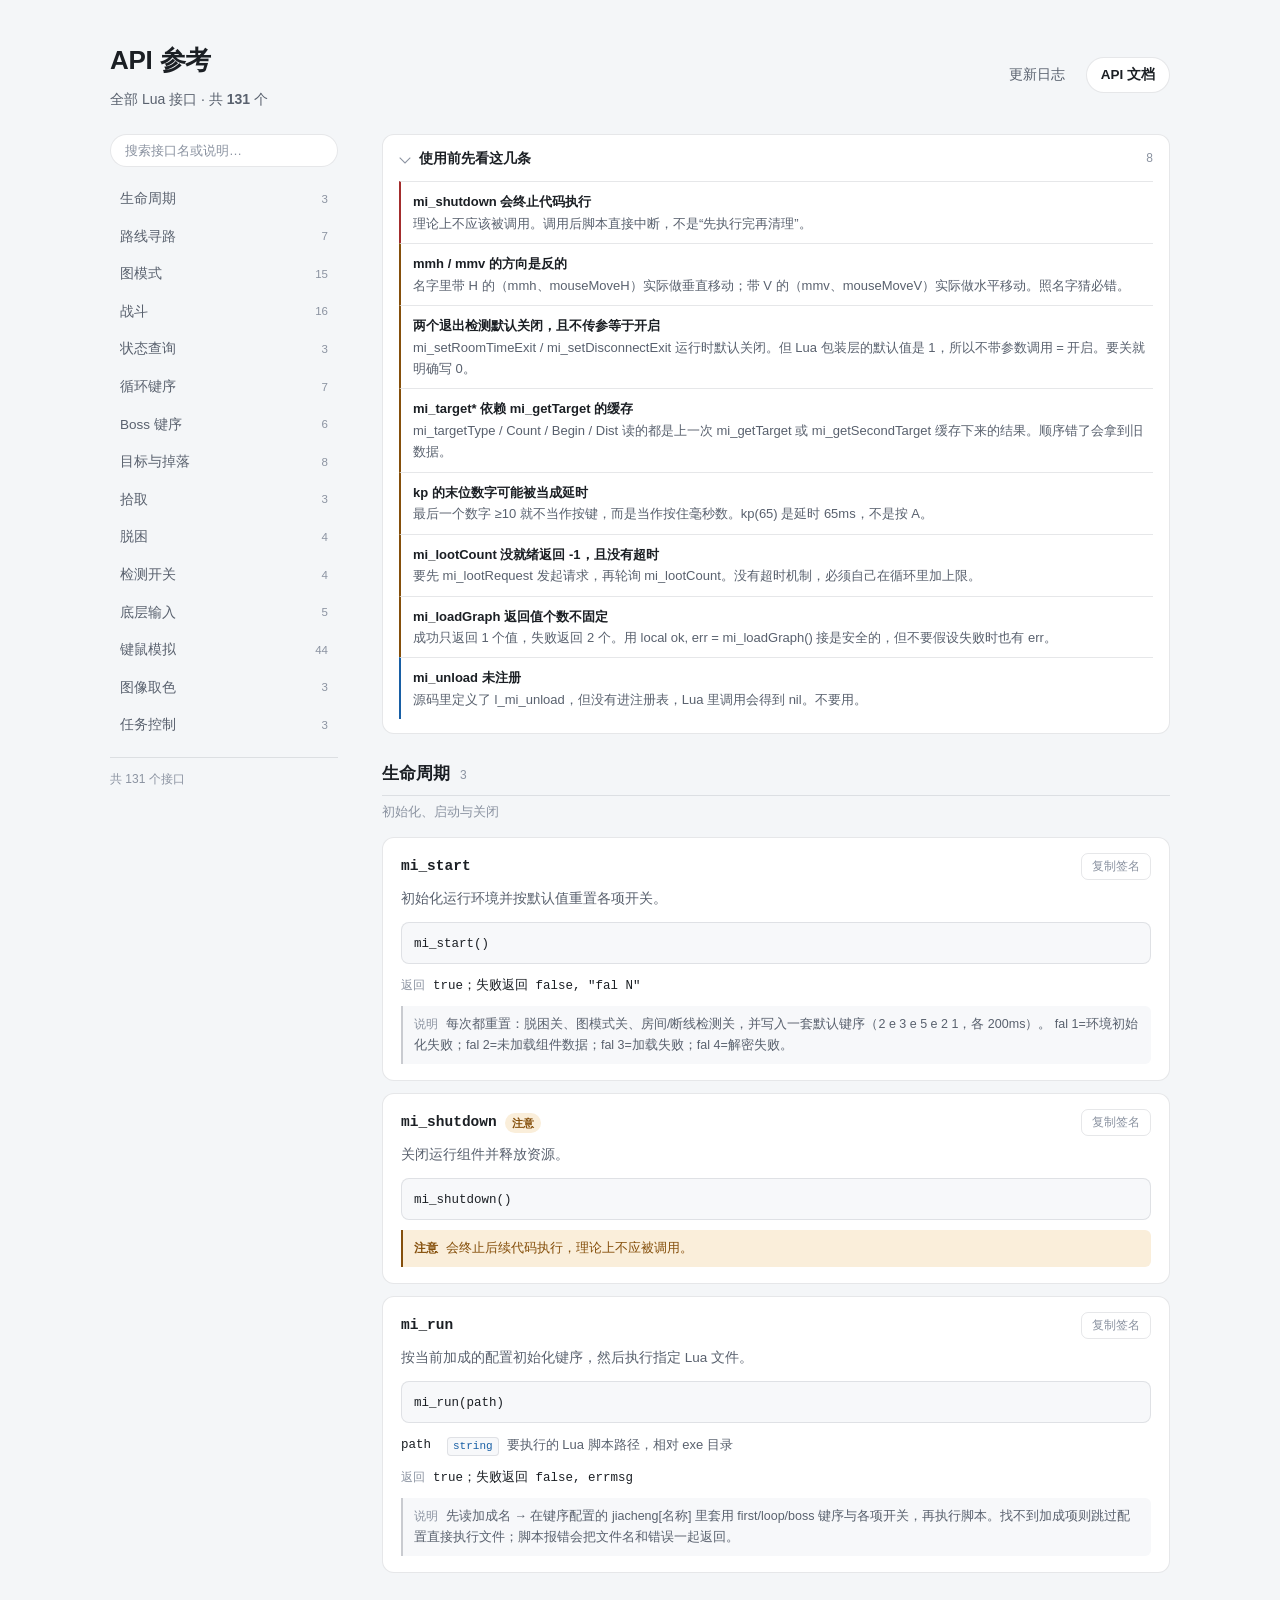
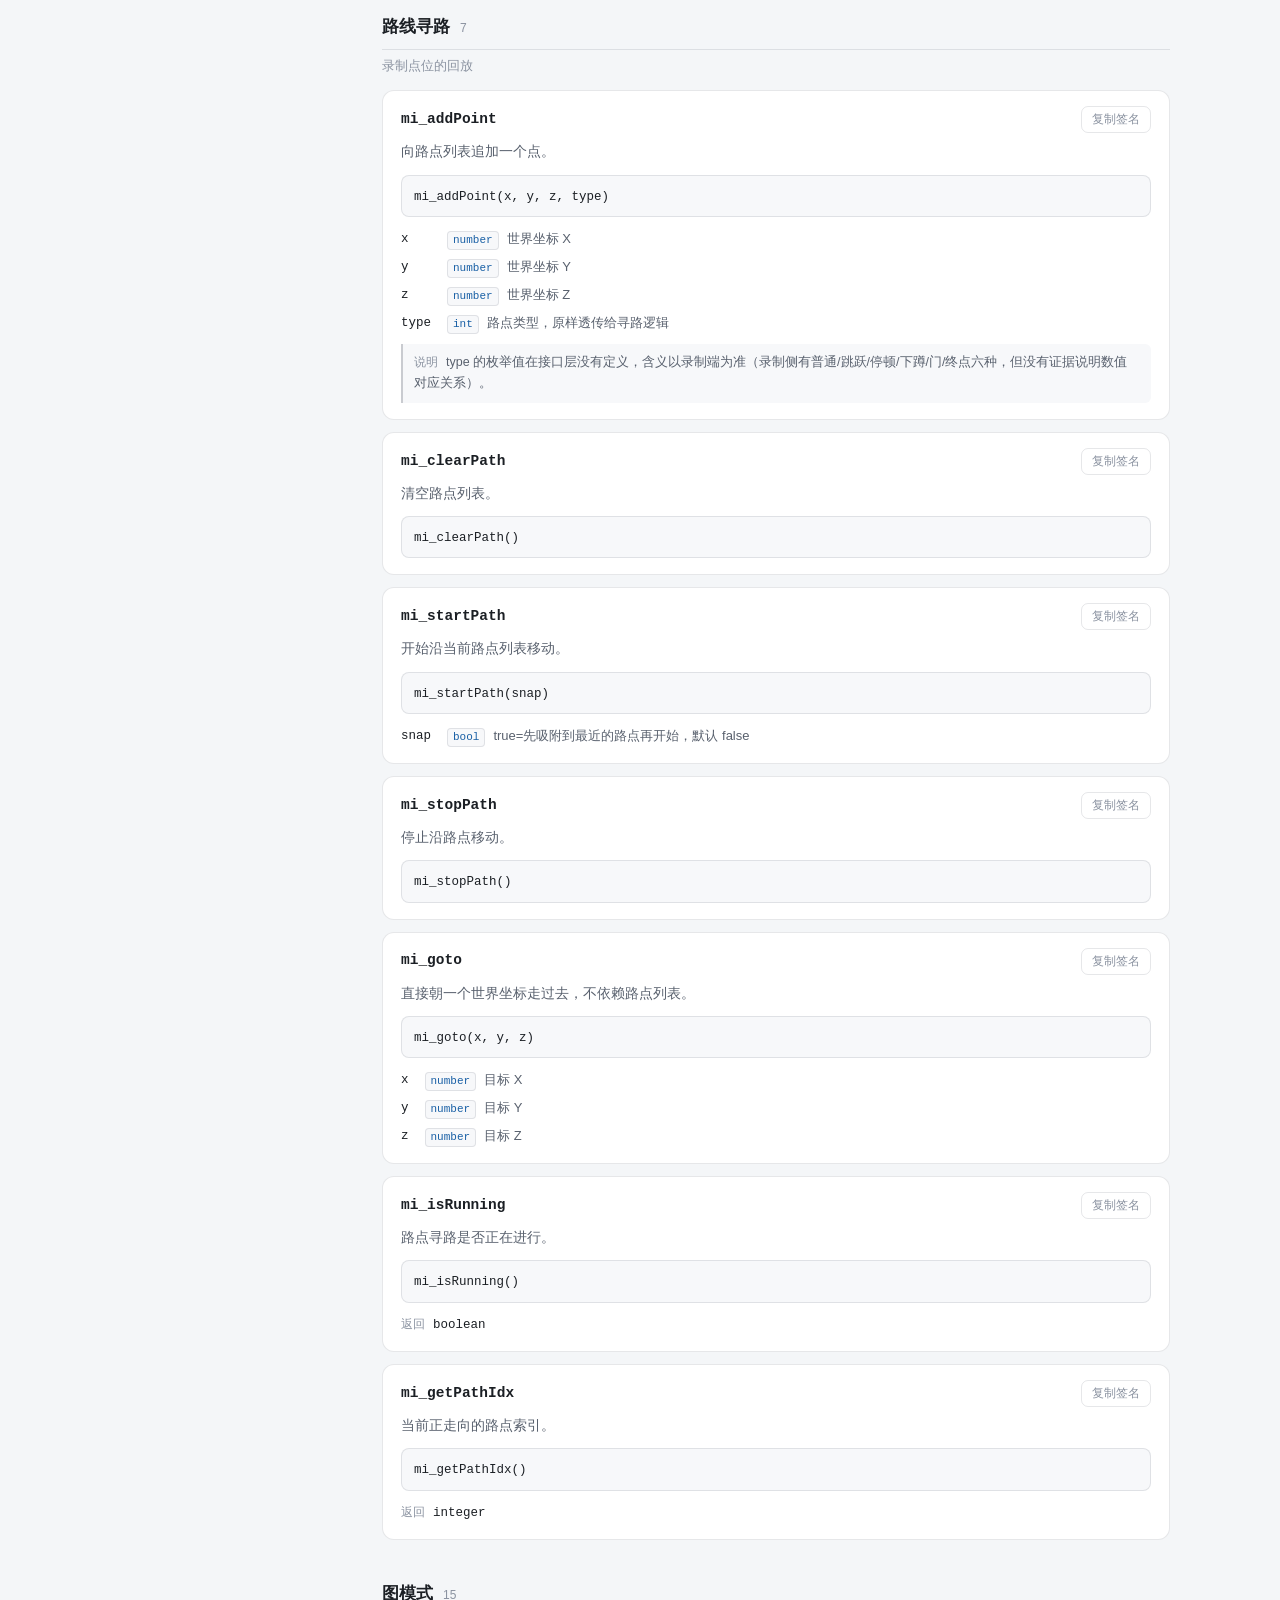
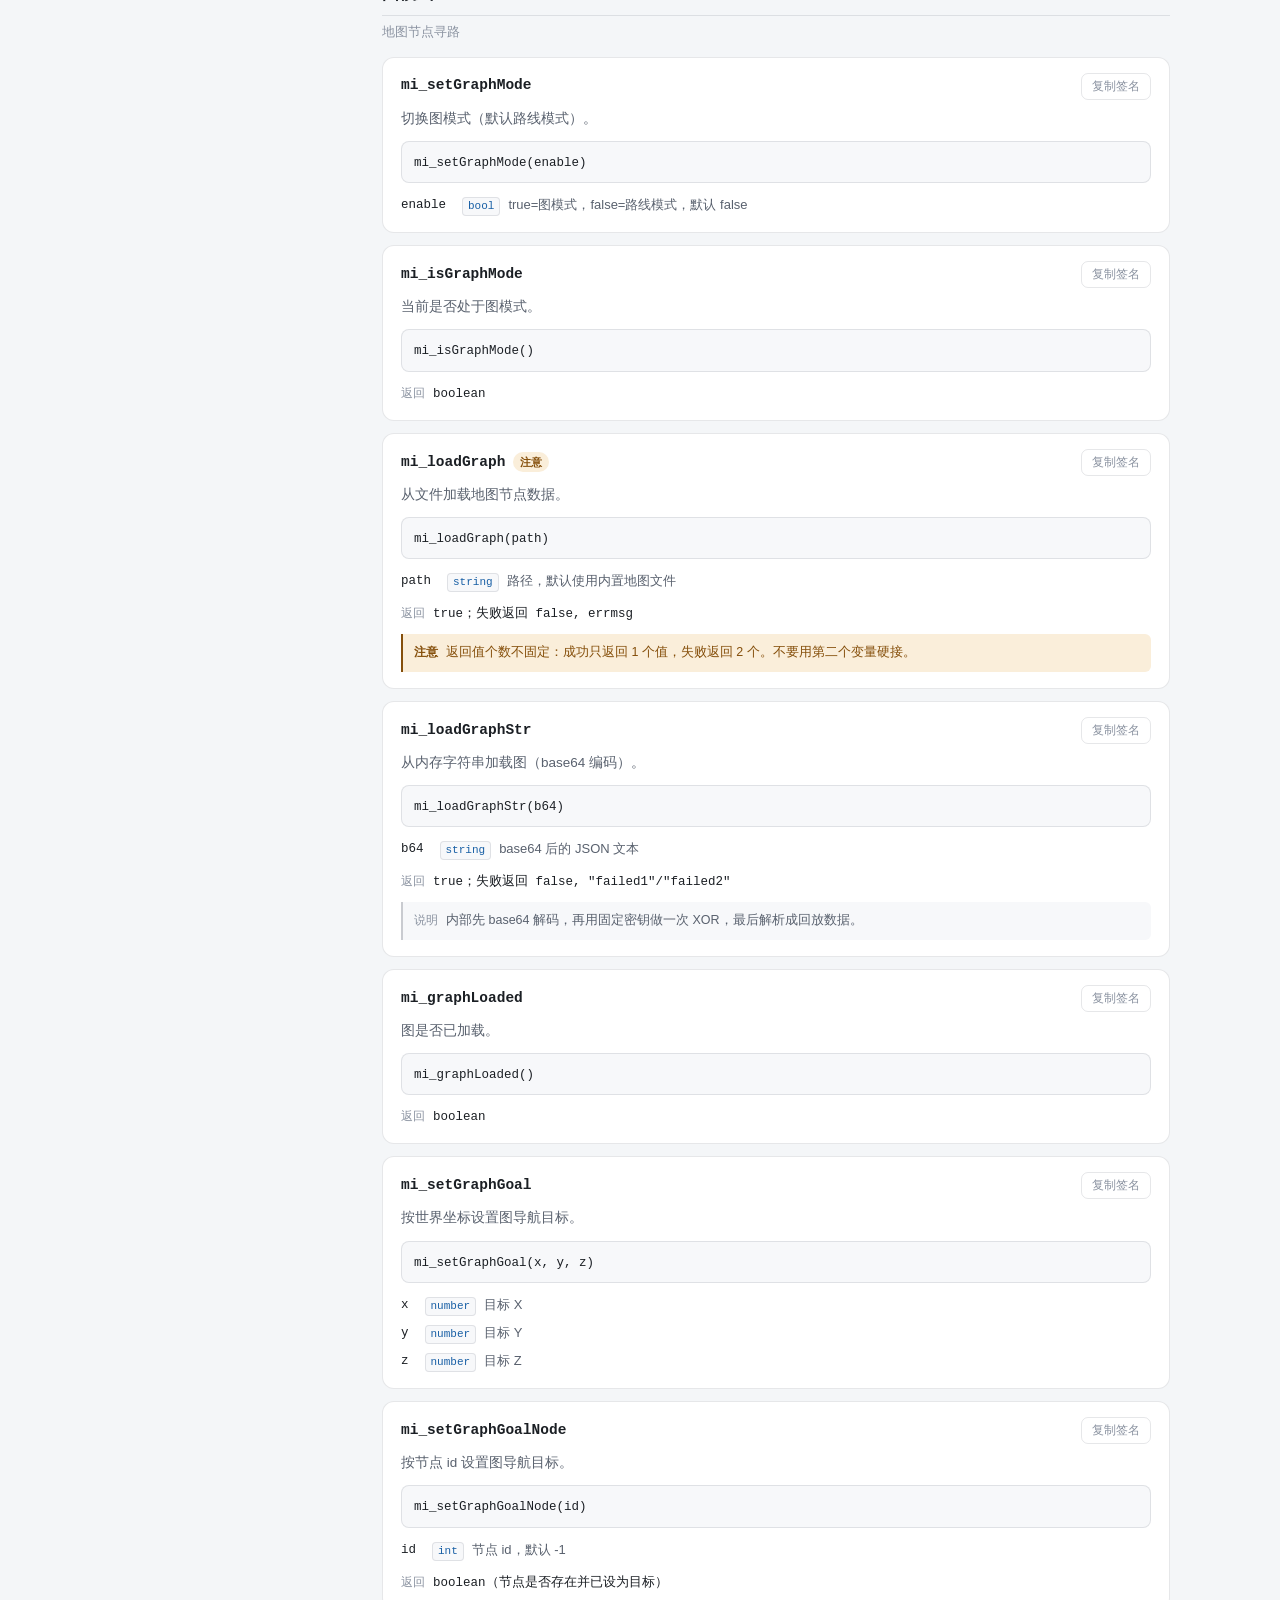
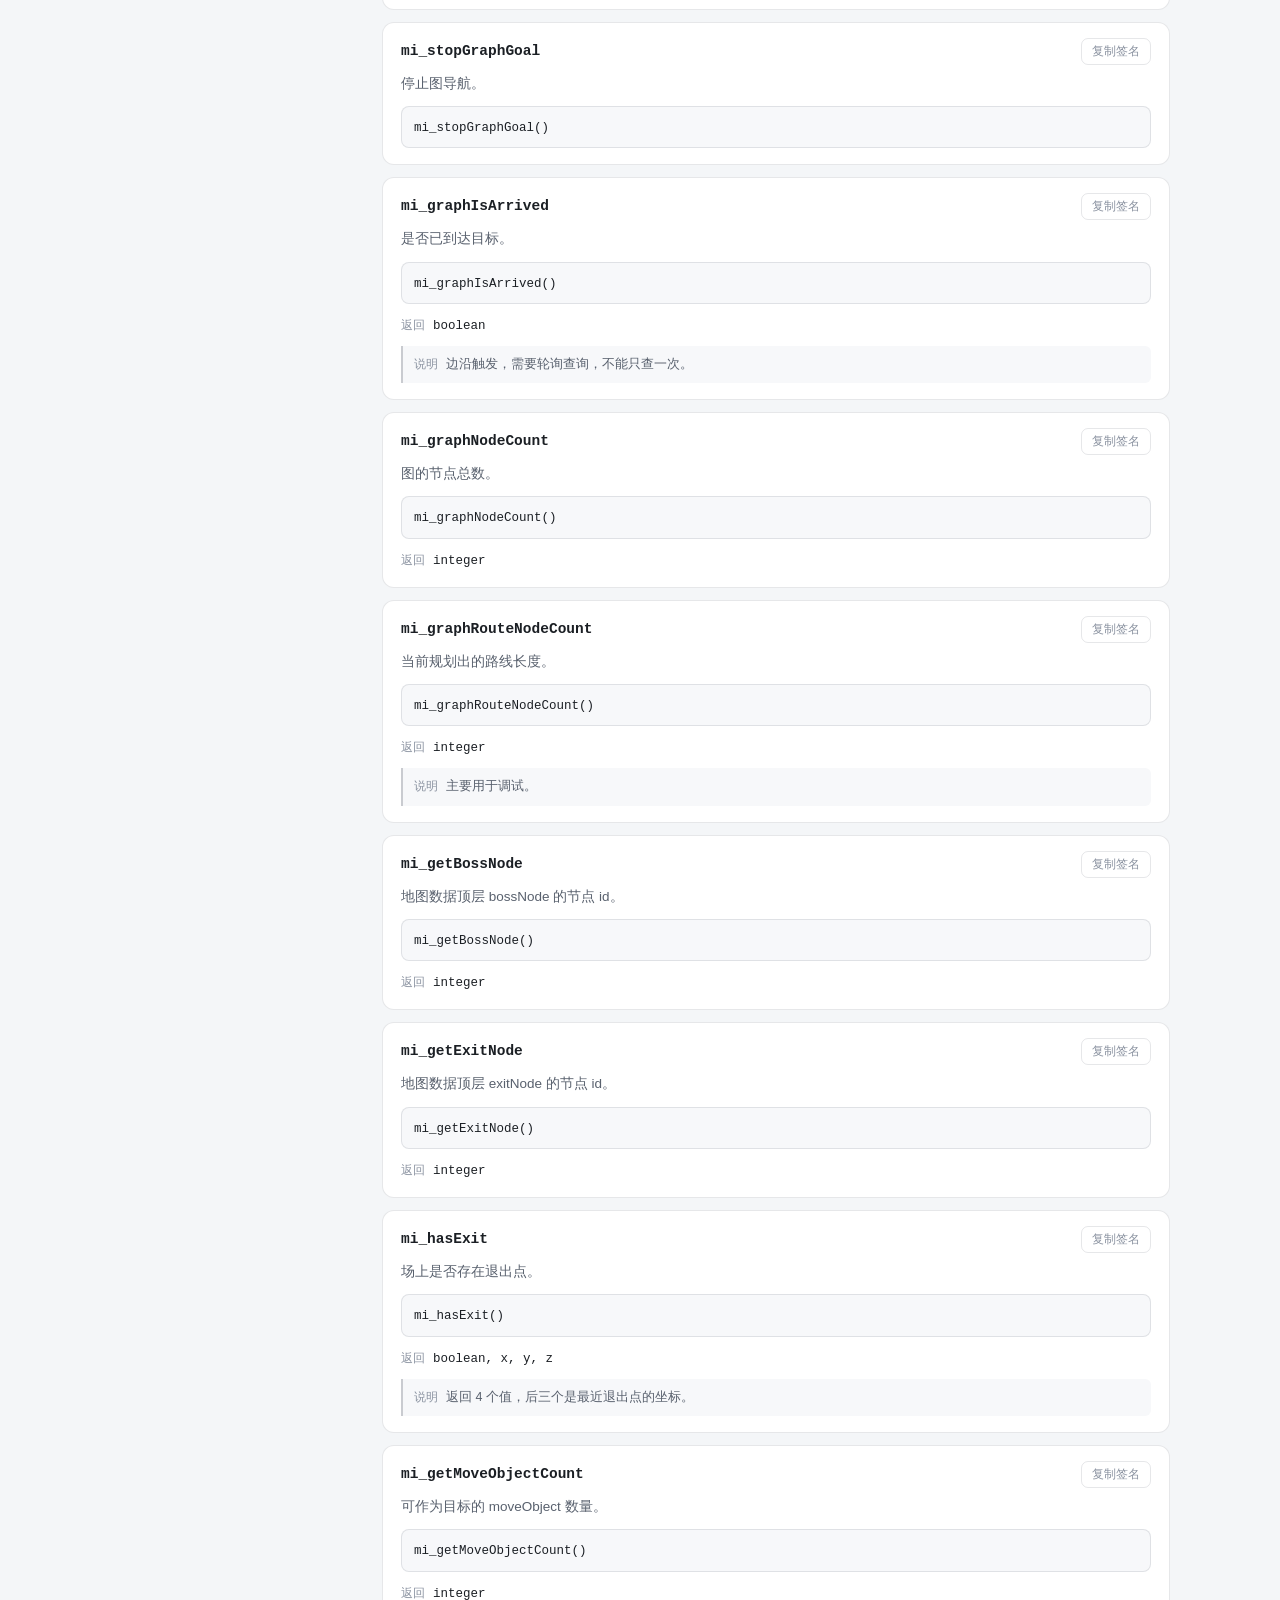
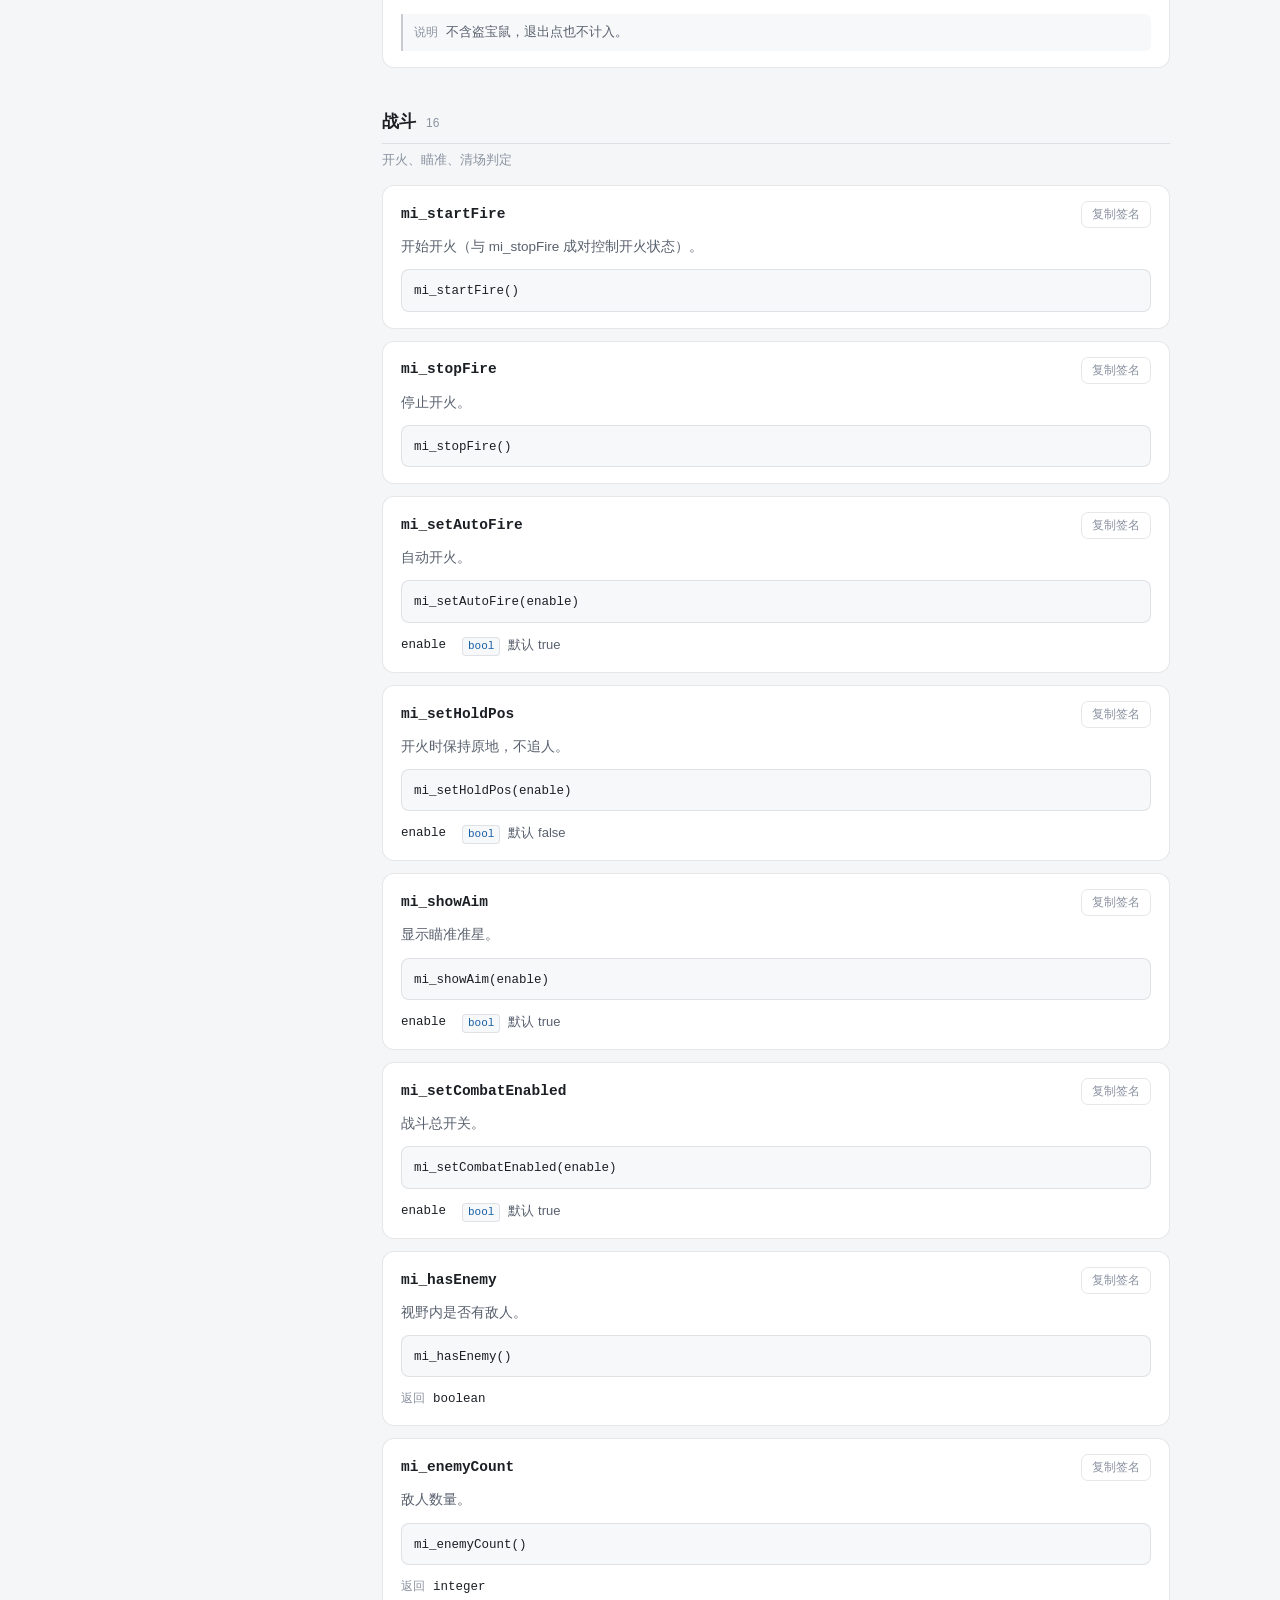
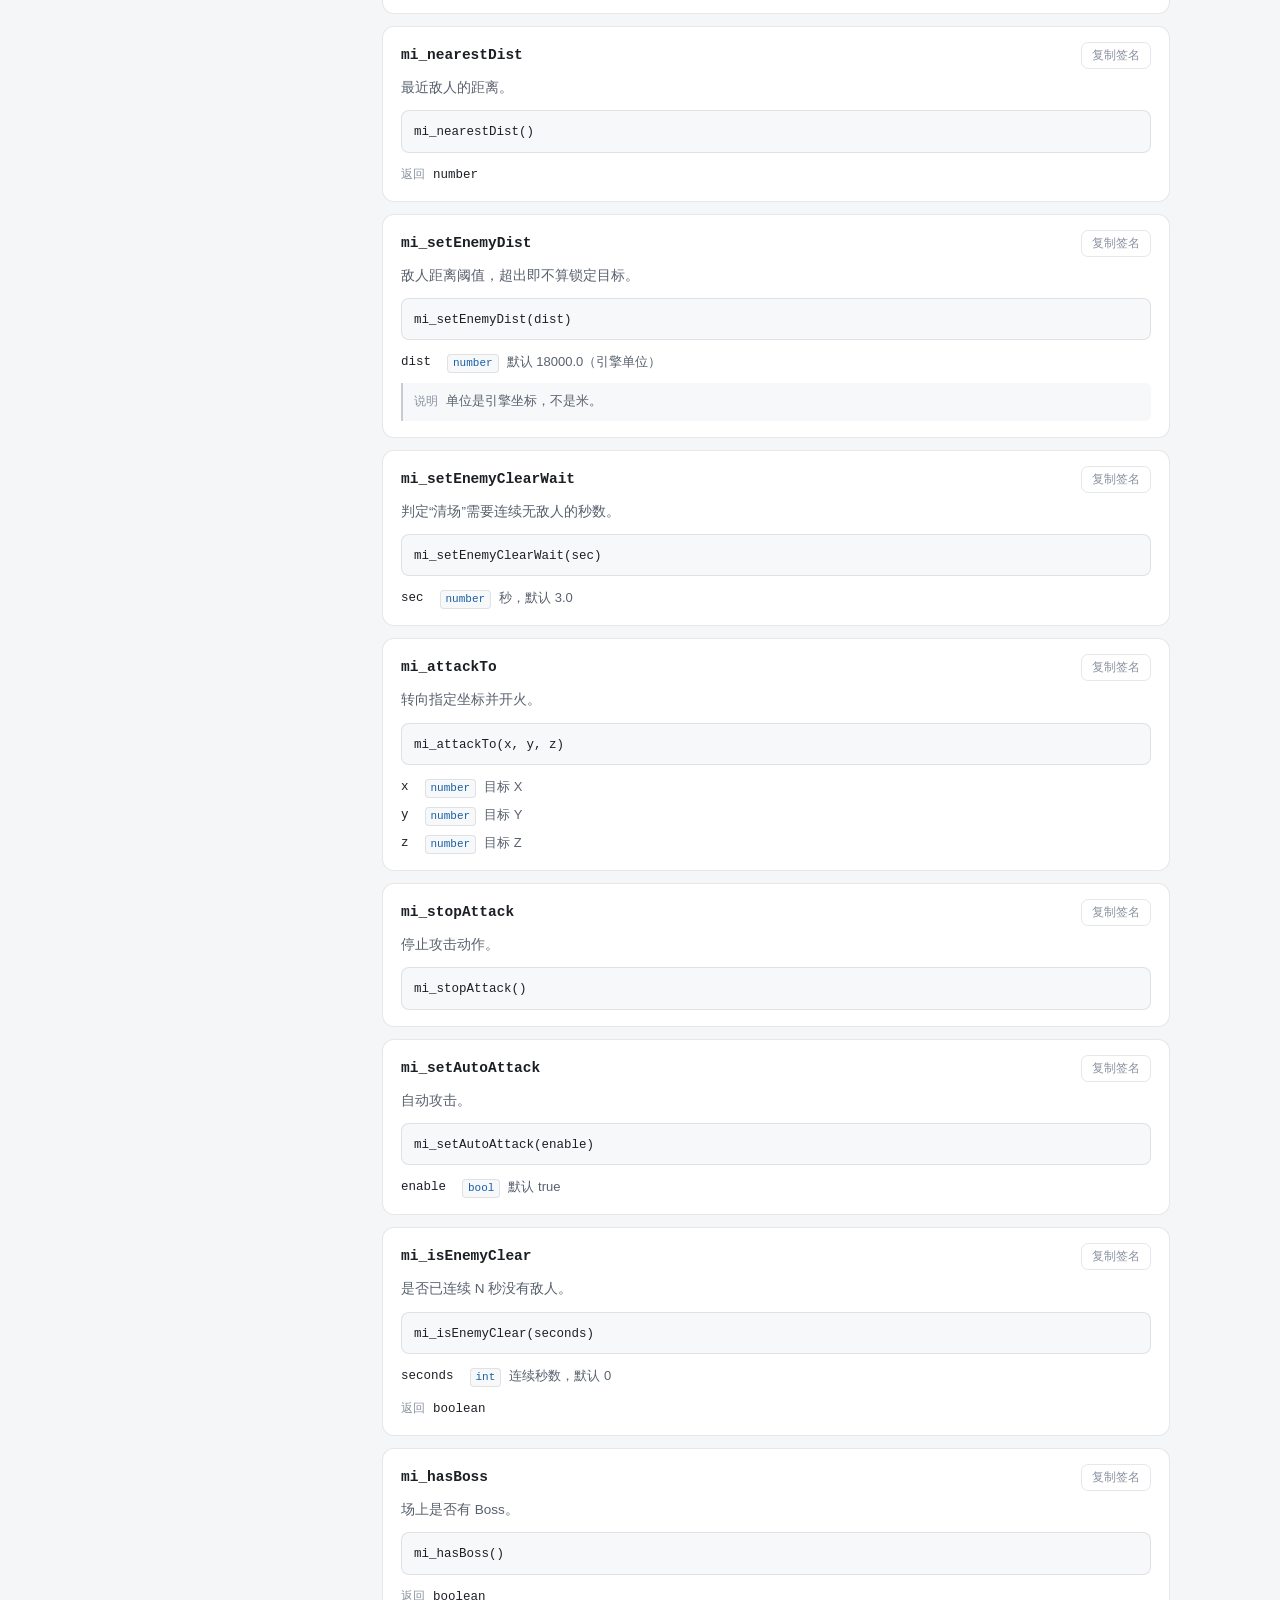
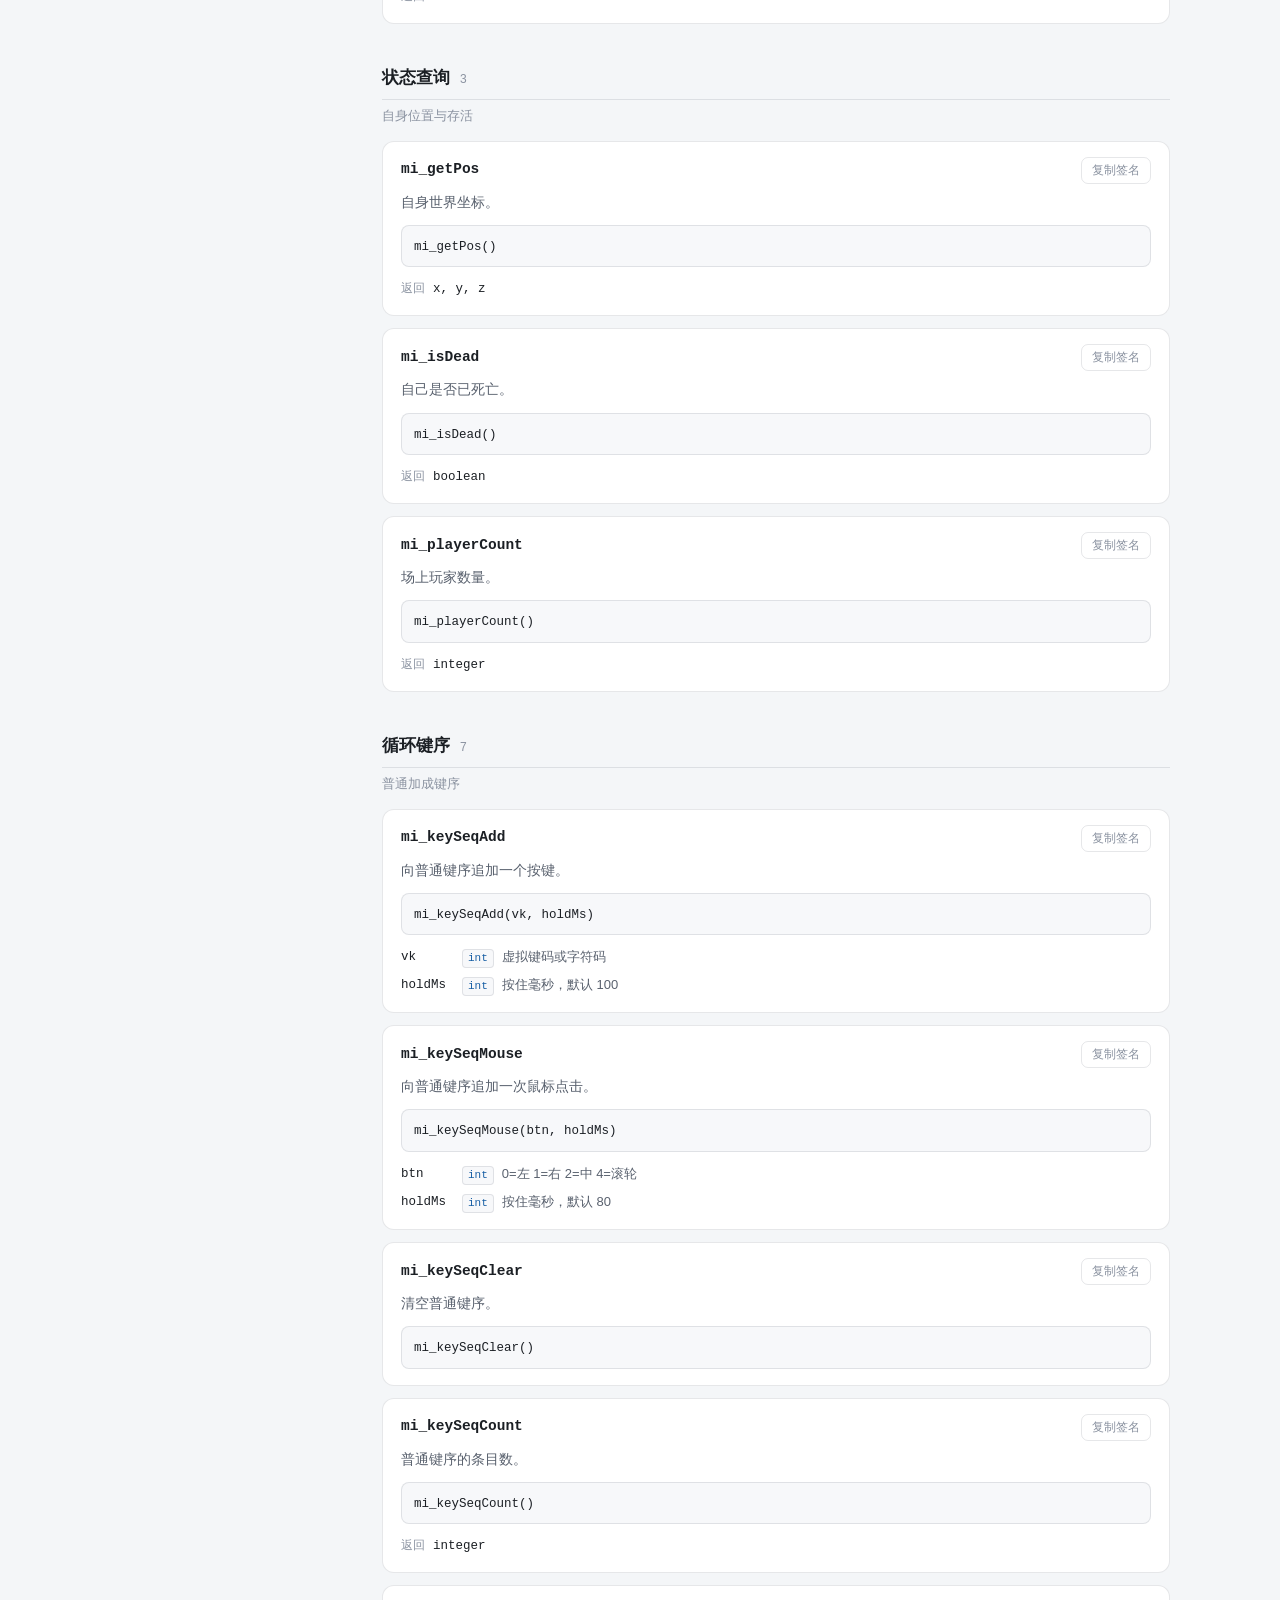
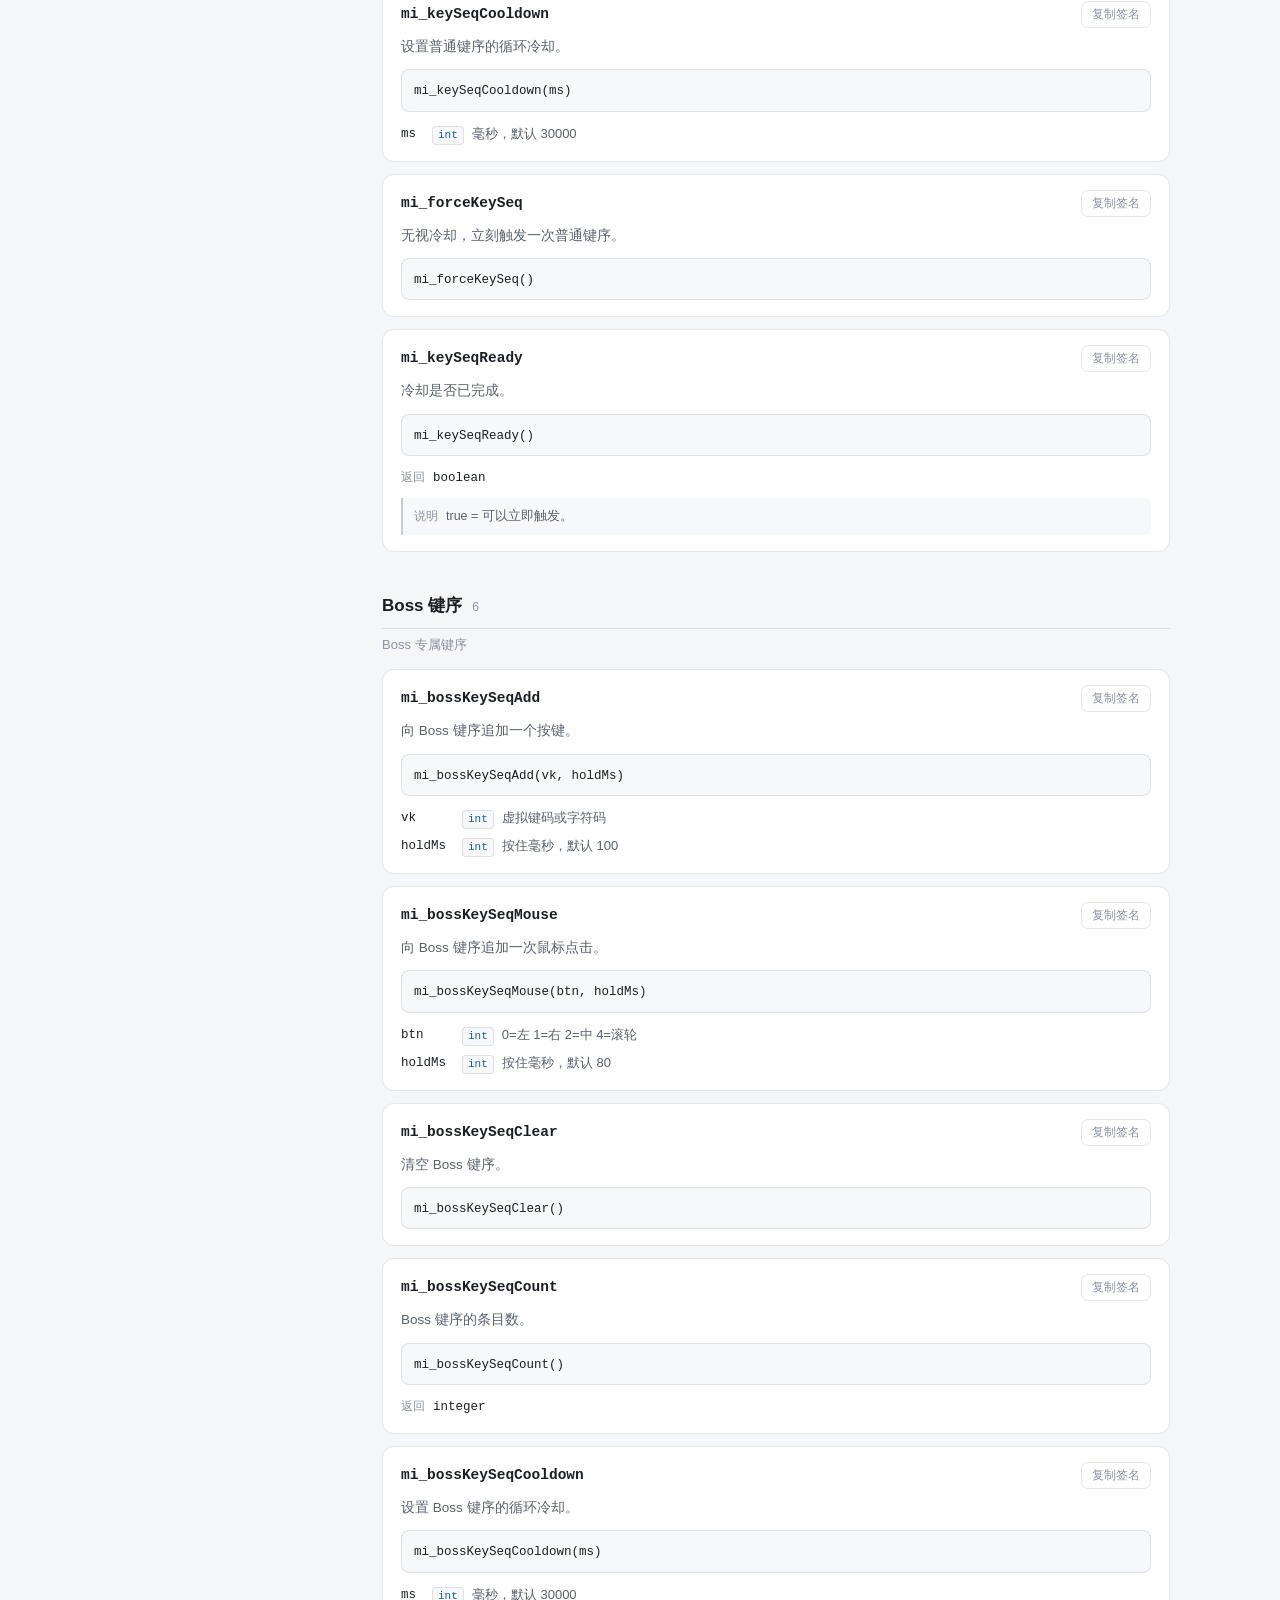
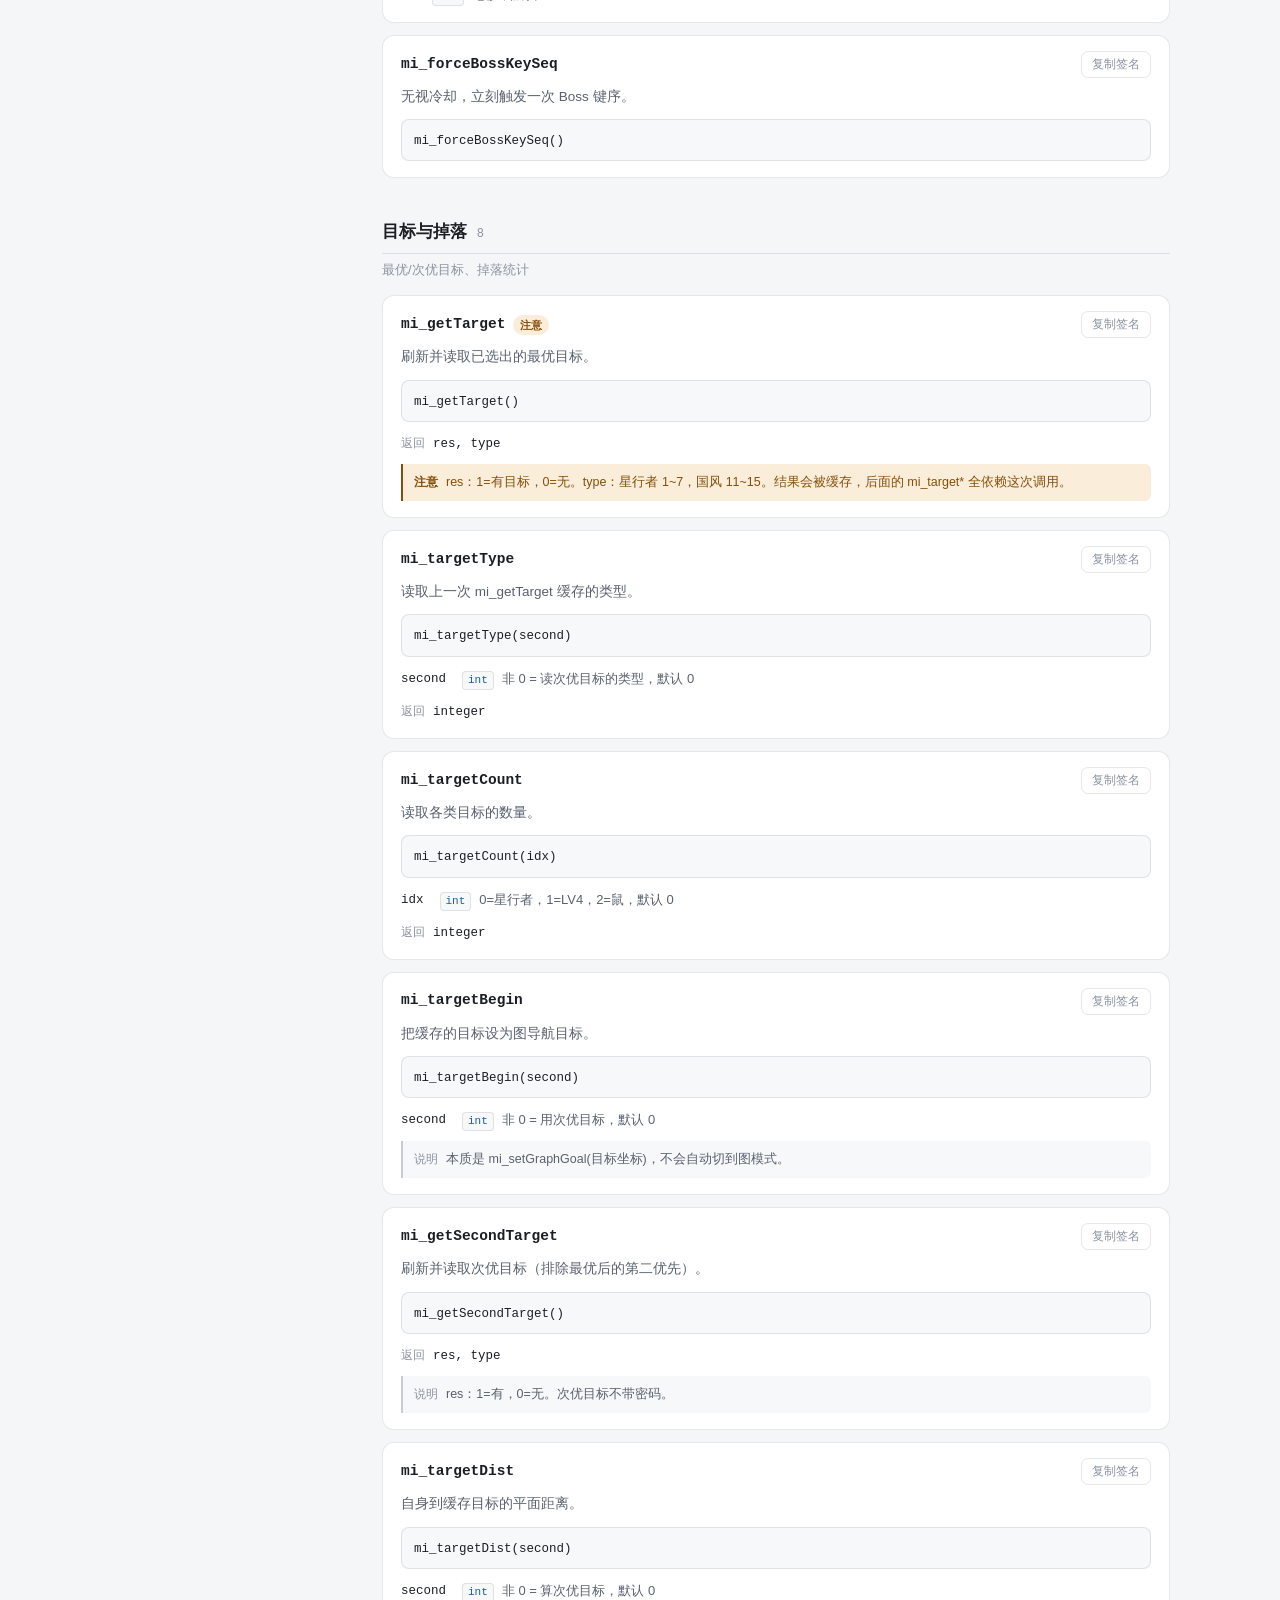
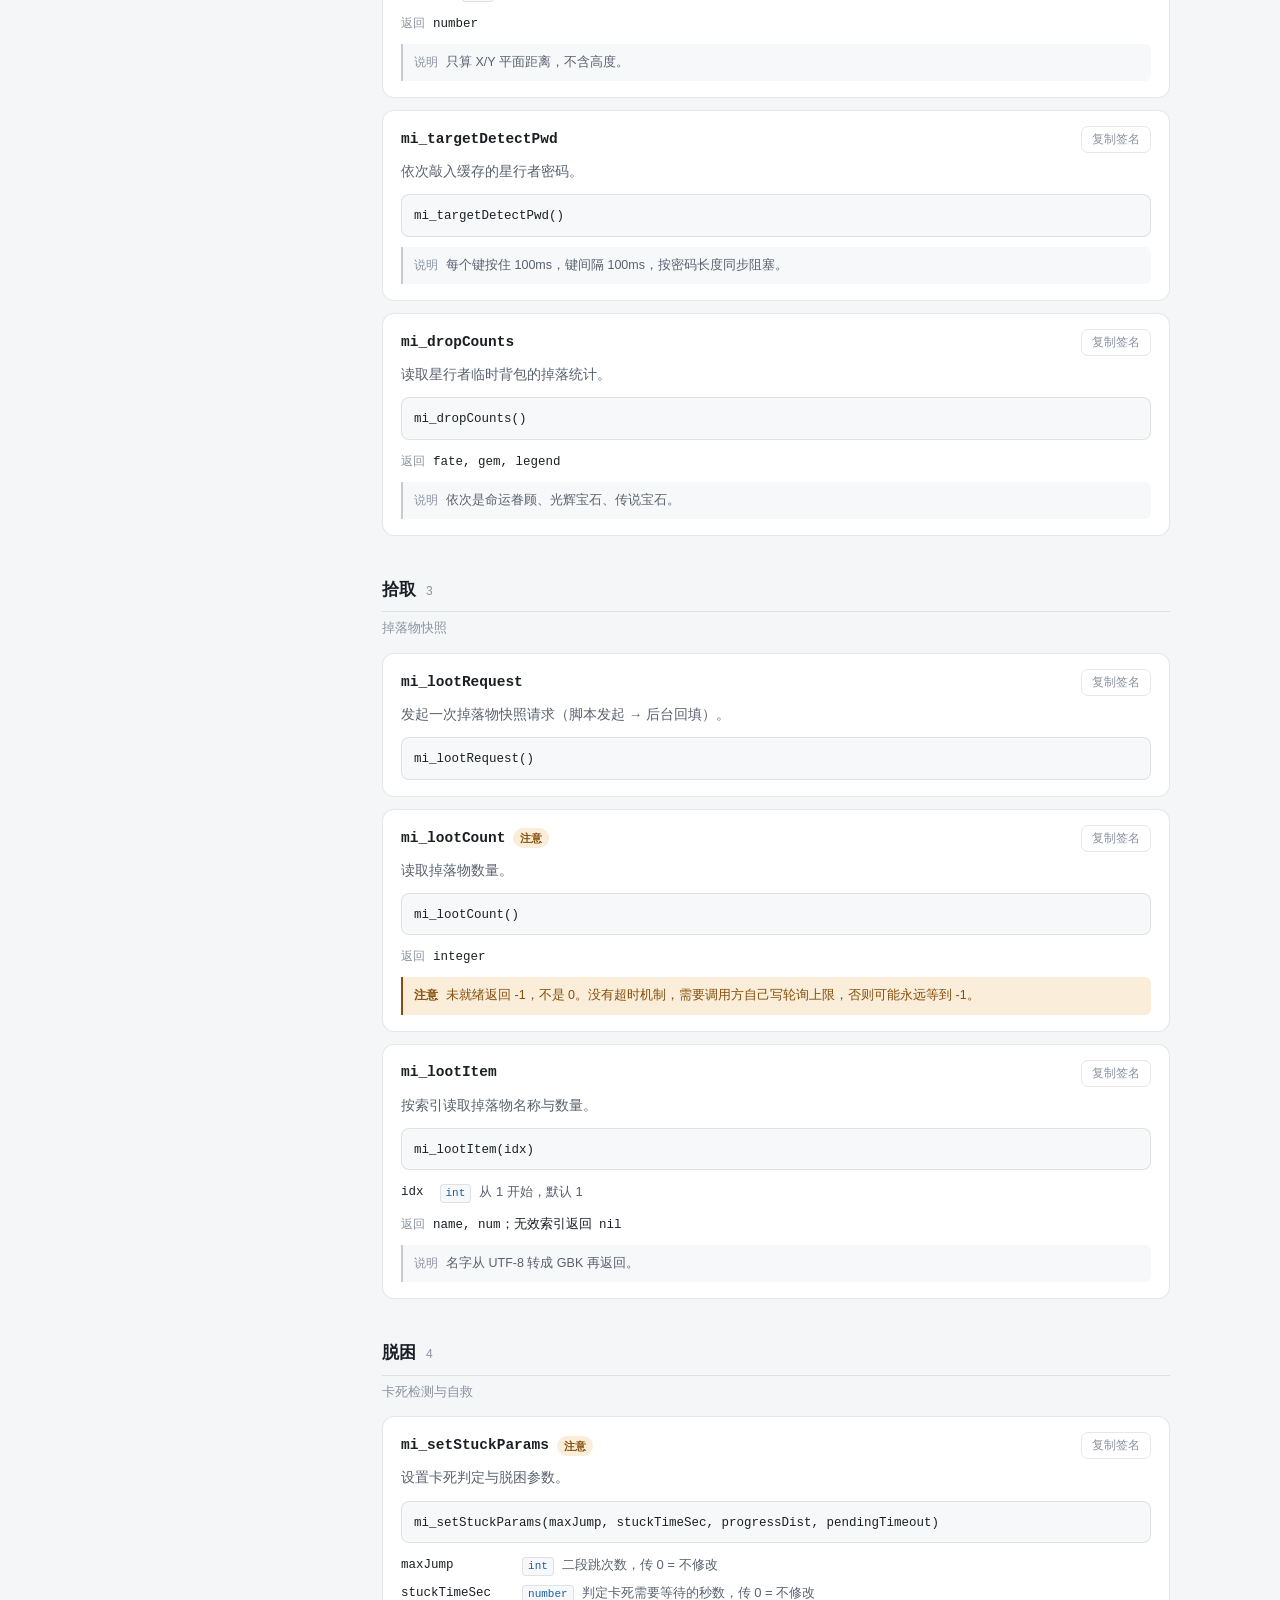
==== commit 289ac9b2: "清理页面中的技术栈与文件名表述" ====
--- a/api.html
+++ b/api.html
@@ -4,7 +4,7 @@
 <meta charset="utf-8">
 <meta name="viewport" content="width=device-width, initial-scale=1">
 <title>API 参考 · 挂机工具</title>
-<meta name="description" content="挂机工具 Lua 接口参考：clua.cpp 注册的全部 mi_* 与键鼠模拟函数。">
+<meta name="description" content="挂机工具 Lua 接口参考：全部 mi_* 与键鼠模拟函数，按功能分类检索。">
 <link rel="icon" href="data:,">
 <link rel="stylesheet" href="./assets/style.css">
 </head>
@@ -14,7 +14,7 @@
   <div class="wrap">
     <div class="brand">
       <h1>API 参考</h1>
-      <p class="subtitle">clua.cpp 注入的 Lua 接口 · 共 <strong id="api-total">—</strong> 个</p>
+      <p class="subtitle">全部 Lua 接口 · 共 <strong id="api-total">—</strong> 个</p>
     </div>
     <nav class="site-nav" aria-label="站点导航">
       <a href="./index.html">更新日志</a>
@@ -46,7 +46,7 @@
 
 <footer class="site-footer">
   <div class="wrap">
-    <span>数据源：data/api.json · 内容由 clua.cpp 实际注册表逐条核对</span>
+    <span>内容按实际接口逐条核对 · 版本 3.0.50</span>
   </div>
 </footer>
 
